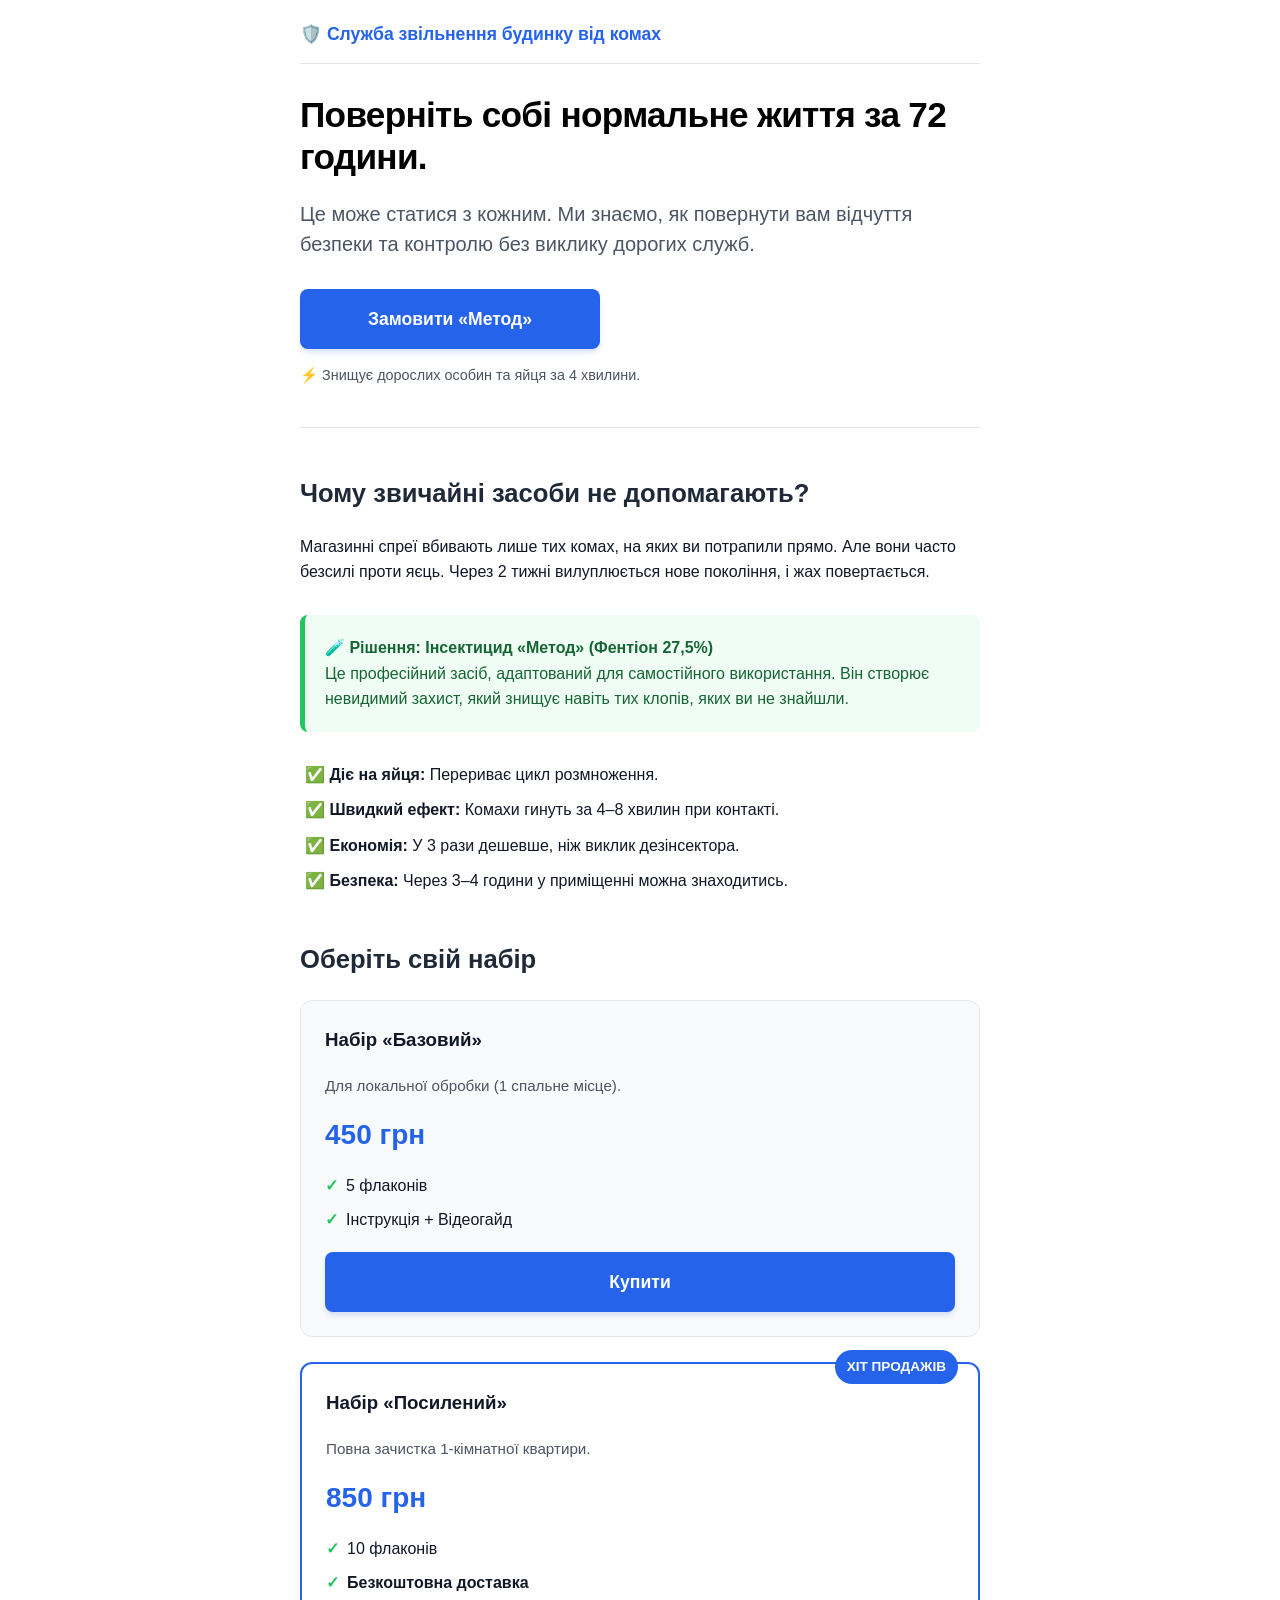
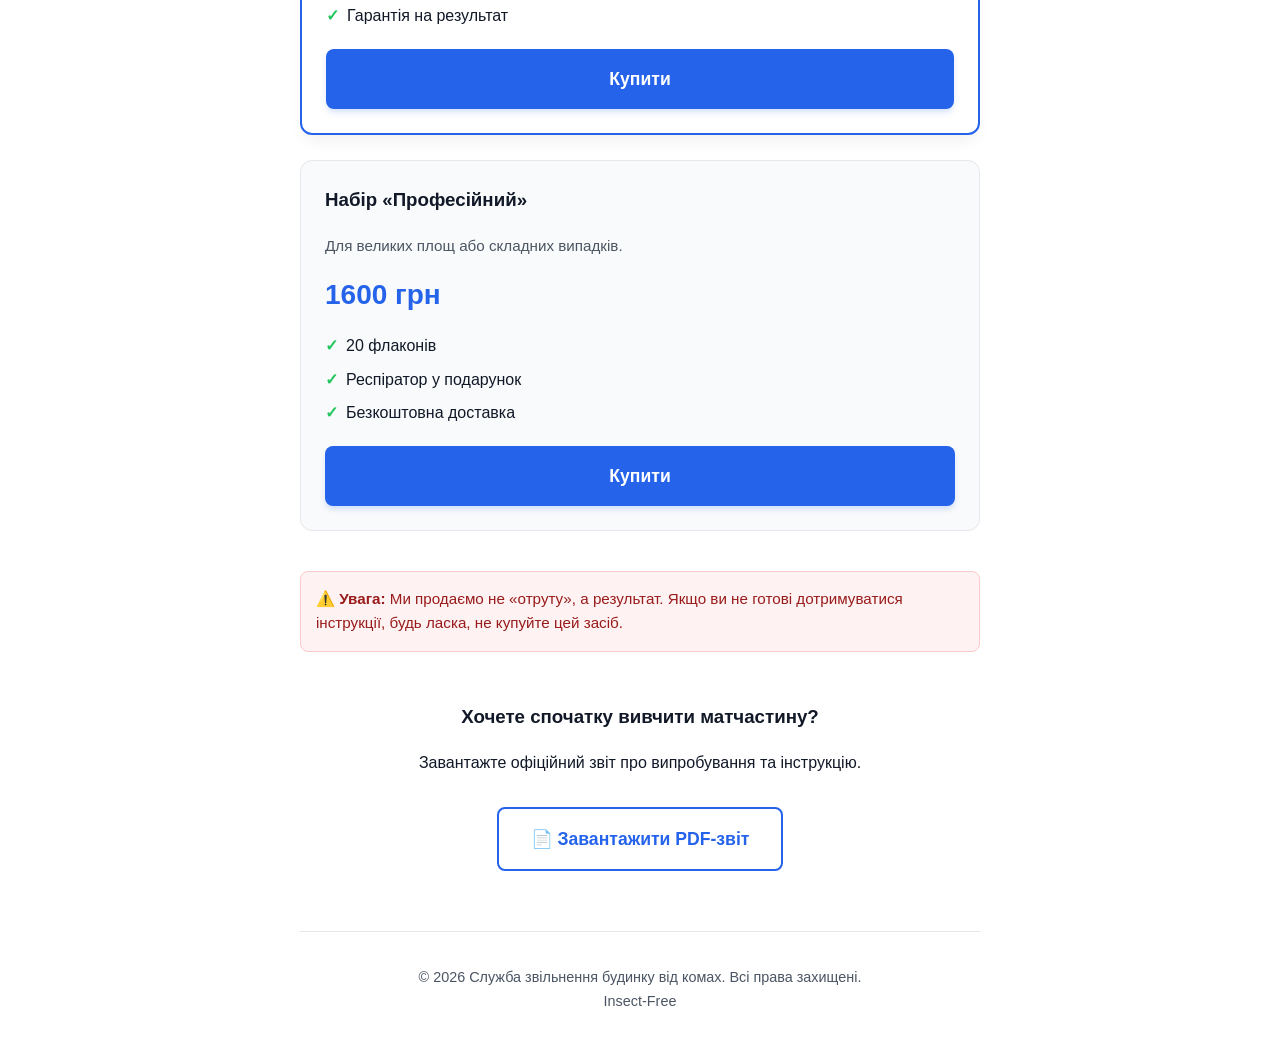
==== start.html @ 1e0a213f "Update start.html" ====
<!DOCTYPE html>
<html lang="uk">
<head>
<script async src="https://www.googletagmanager.com/gtag/js?id=G-M4W7FHP5VQ"></script>
<script>
window.dataLayer = window.dataLayer || [];
function gtag(){dataLayer.push(arguments);}
gtag('js', new Date());
gtag('config', 'G-M4W7FHP5VQ');
</script>
<meta charset="UTF-8"><meta name="viewport" content="width=device-width, initial-scale=1.0">
<title>Служба звільнення будинку від комах | Засіб Метод</title>
<meta name="description" content="Поверніть нормальне життя за 72 години. Засіб Метод (Фентіон) від клопів. Знищує яйця. Професійний захист дому.">
<style>:root{--primary:#2563eb;--primary-dark:#1d4ed8;--text:#111827;--text-secondary:#4b5563;--bg:#ffffff;--light-bg:#f9fafb;--alert-bg:#fef2f2;--alert-text:#991b1b;--success-bg:#f0fdf4;--success-border:#22c55e;--success-text:#166534}body{font-family:-apple-system,BlinkMacSystemFont,"Segoe UI",Roboto,Helvetica,Arial,sans-serif;line-height:1.6;color:var(--text);margin:0;padding:0;background-color:var(--bg)}.container{max-width:680px;margin-left:auto;margin-right:auto;padding:20px}header{border-bottom:1px solid #e5e7eb;padding-bottom:15px;margin-bottom:30px;display:flex;justify-content:space-between;align-items:center}.brand{font-weight:bold;font-size:1.1em;color:var(--primary);text-decoration:none}.contact{font-size:0.95em;text-decoration:none;color:var(--text);font-weight:500}.contact:hover{color:var(--primary)}h1{font-size:2.2em;line-height:1.2;margin-bottom:15px;letter-spacing:-0.02em;color:#000}h2{font-size:1.6em;margin-top:45px;margin-bottom:20px;color:#1f2937}h3{margin-top:0;color:#111827}.hero{margin-bottom:40px}.subhead{font-size:1.25em;color:var(--text-secondary);margin-bottom:30px;line-height:1.5}.btn{display:inline-block;background-color:var(--primary);color:white;padding:16px 32px;border-radius:8px;text-decoration:none;font-weight:bold;font-size:1.1em;text-align:center;width:100%;box-sizing:border-box;transition:background-color 0.2s ease,transform 0.1s;border:none;cursor:pointer;box-shadow:0 4px 6px -1px rgba(37,99,235,0.2)}.btn:hover{background-color:var(--primary-dark)}.btn:active{transform:translateY(1px)}.btn-outline{background:transparent;border:2px solid var(--primary);color:var(--primary);margin-top:15px;box-shadow:none}.btn-outline:hover{background-color:#eff6ff}.offer-grid{display:grid;gap:25px}.card{border:1px solid #e5e7eb;border-radius:12px;padding:24px;background:var(--light-bg);transition:transform 0.2s}.card.featured{border:2px solid var(--primary);background:#ffffff;position:relative;box-shadow:0 10px 15px -3px rgba(0,0,0,0.05)}.tag{background:var(--primary);color:white;padding:6px 12px;border-radius:20px;font-size:0.85em;font-weight:bold;text-transform:uppercase;position:absolute;top:-14px;right:20px}.price{font-size:1.75em;font-weight:800;color:var(--primary);margin:15px 0}.card ul{padding-left:0;margin:0 0 20px 0;font-size:1em;list-style:none}.card li{margin-bottom:8px;display:flex;align-items:flex-start}.card li::before{content:"✓";color:var(--success-border);font-weight:bold;margin-right:8px}.trust-block{background:var(--success-bg);padding:20px;border-radius:8px;margin:30px 0;font-size:1em;border-left:5px solid var(--success-border);color:var(--success-text)}.warning-block{background:var(--alert-bg);padding:15px;border-radius:8px;font-size:0.95em;margin-top:40px;color:var(--alert-text);border:1px solid #fecaca}.list-check li{margin-bottom:10px;padding-left:5px}footer{margin-top:60px;padding-top:20px;border-top:1px solid #e5e7eb;font-size:0.9em;color:var(--text-secondary);text-align:center}@media(min-width:600px){.btn{width:auto;min-width:200px}.hero .btn{width:100%;max-width:300px}}</style>
</head>
<body><div class="container"><header><div class="brand">🛡️ Служба звільнення будинку від комах</div><a href="tel:+380965163393" class="contact" aria-label="Зателефонувати нам"><!--📞 +38 (096) 516-33-93--></a></header><main><div class="hero"><h1>Поверніть собі нормальне життя за 72 години.</h1><p class="subhead">Це може статися з кожним. Ми знаємо, як повернути вам відчуття безпеки та контролю без виклику дорогих служб.</p><a href="#order" class="btn">Замовити «Метод»</a><p style="font-size:0.9em;color:var(--text-secondary);margin-top:15px">⚡ Знищує дорослих особин та яйця за 4 хвилини.</p></div><hr style="border:0;border-top:1px solid #e5e7eb"><h2>Чому звичайні засоби не допомагають?</h2><p>Магазинні спреї вбивають лише тих комах, на яких ви потрапили прямо. Але вони часто безсилі проти яєць. Через 2 тижні вилуплюється нове покоління, і жах повертається.</p><div class="trust-block"><strong>🧪 Рішення: Інсектицид «Метод» (Фентіон 27,5%)</strong><br>Це професійний засіб, адаптований для самостійного використання. Він створює невидимий захист, який знищує навіть тих клопів, яких ви не знайшли.</div><ul class="list-check" style="list-style:none;padding:0"><li>✅ <strong>Діє на яйця:</strong> Перериває цикл розмноження.</li><li>✅ <strong>Швидкий ефект:</strong> Комахи гинуть за 4–8 хвилин при контакті.</li><li>✅ <strong>Економія:</strong> У 3 рази дешевше, ніж виклик дезінсектора.</li><li>✅ <strong>Безпека:</strong> Через 3–4 години у приміщенні можна знаходитись.</li></ul><h2 id="order">Оберіть свій набір</h2><div class="offer-grid"><div class="card"><h3>Набір «Базовий»</h3><p style="font-size:0.95em;color:var(--text-secondary)">Для локальної обробки (1 спальне місце).</p><div class="price">450 грн</div><ul><li>5 флаконів</li><li>Інструкція + Відеогайд</li></ul><a href="https://t.me/insectfreehouseua_bot?start=basic" class="btn" style="width:100%" aria-label="Купити набір Базовий">Купити</a></div><div class="card featured"><span class="tag">Хіт продажів</span><h3>Набір «Посилений»</h3><p style="font-size:0.95em;color:var(--text-secondary)">Повна зачистка 1-кімнатної квартири.</p><div class="price">850 грн</div><ul><li>10 флаконів</li><li><strong>Безкоштовна доставка</strong></li><li>Гарантія на результат</li></ul><a href="https://t.me/insectfreehouseua_bot?start=reinforced" class="btn" style="width:100%" aria-label="Купити набір Посилений">Купити</a></div><div class="card"><h3>Набір «Професійний»</h3><p style="font-size:0.95em;color:var(--text-secondary)">Для великих площ або складних випадків.</p><div class="price">1600 грн</div><ul><li>20 флаконів</li><li>Респіратор у подарунок</li><li>Безкоштовна доставка</li></ul><a href="https://t.me/insectfreehouseua_bot?start=pro" class="btn" style="width:100%" aria-label="Купити набір Професійний">Купити</a></div></div><div class="warning-block">⚠️ <strong>Увага:</strong> Ми продаємо не «отруту», а результат. Якщо ви не готові дотримуватися інструкції, будь ласка, не купуйте цей засіб.</div><div style="text-align:center;margin-top:50px"><h3>Хочете спочатку вивчити матчастину?</h3><p>Завантажте офіційний звіт про випробування та інструкцію.</p><a href="Report_Method_against_bedbugs.pdf" target="_blank" class="btn btn-outline" aria-label="Завантажити звіт у форматі PDF">📄 Завантажити PDF-звіт</a></div></main><footer><p>&copy; 2026 Служба звільнення будинку від комах. Всі права захищені.<br>Insect-Free</p></footer></div></body></html>
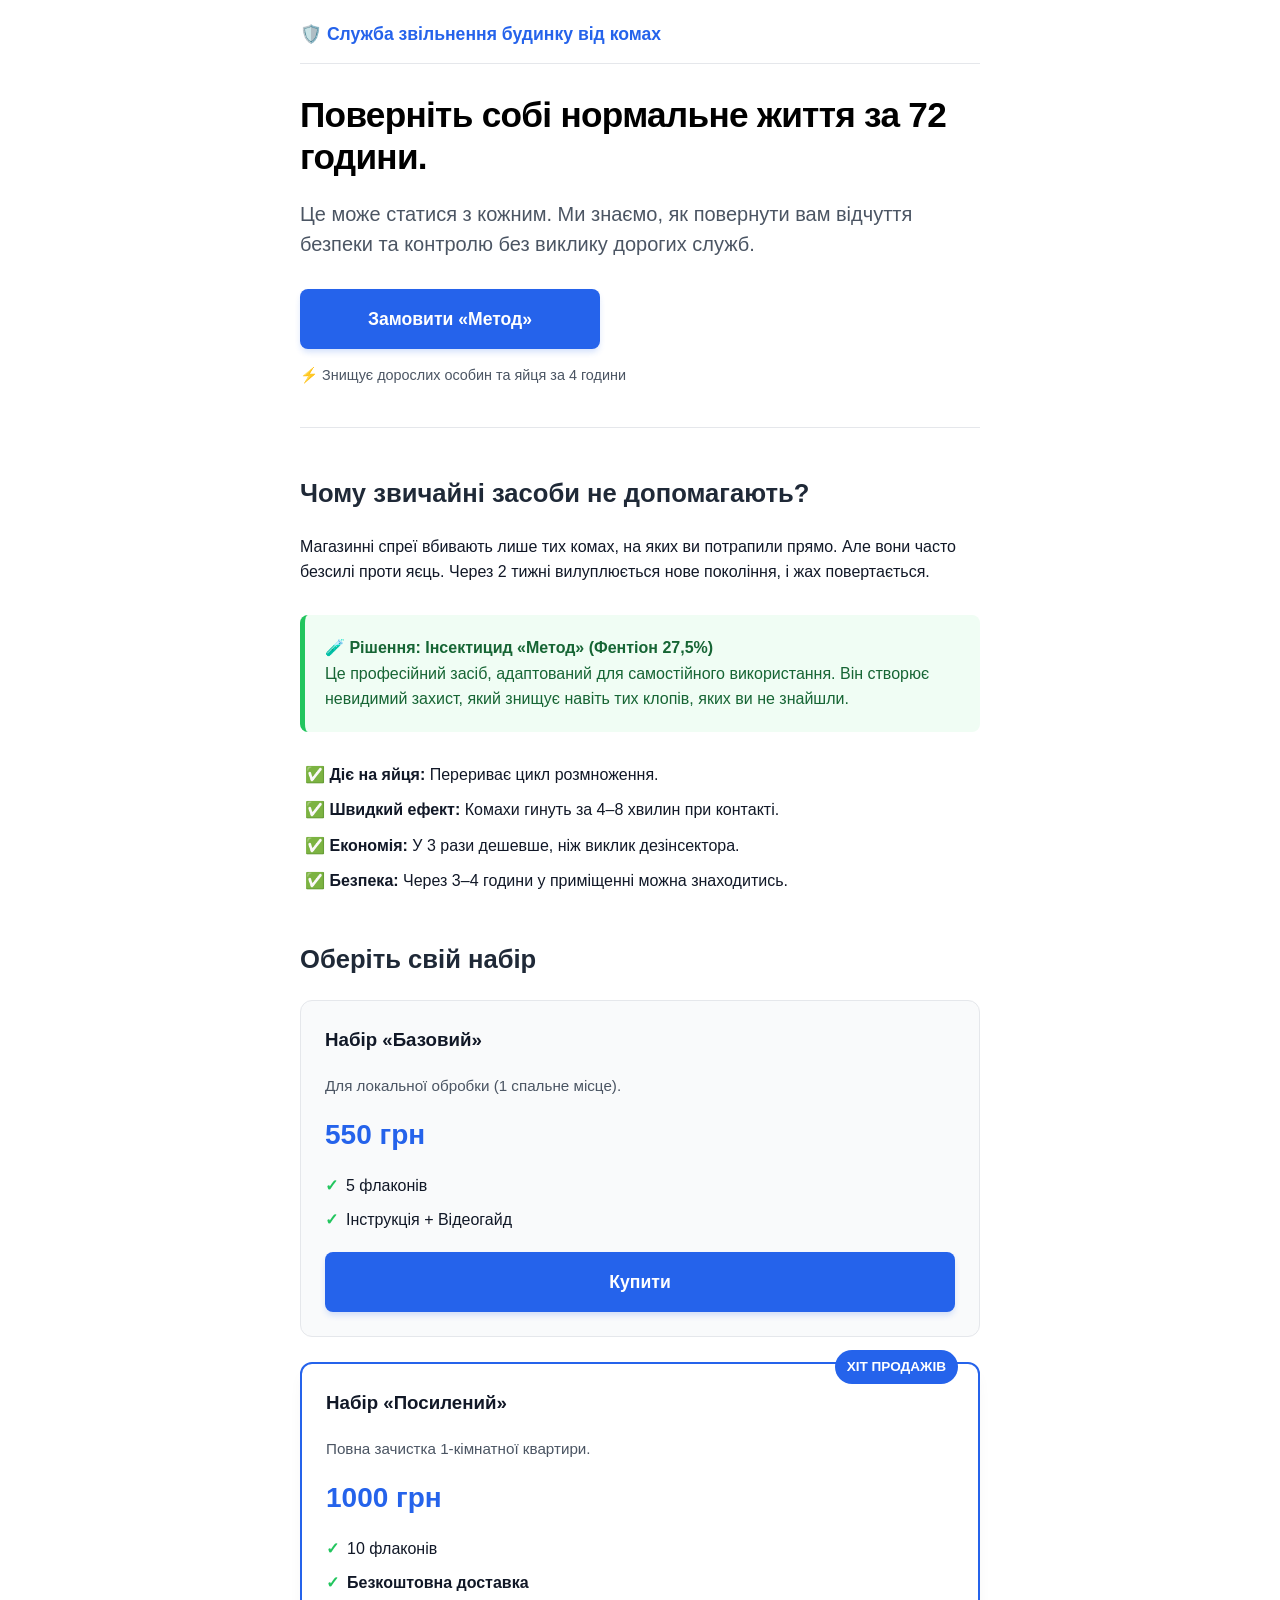
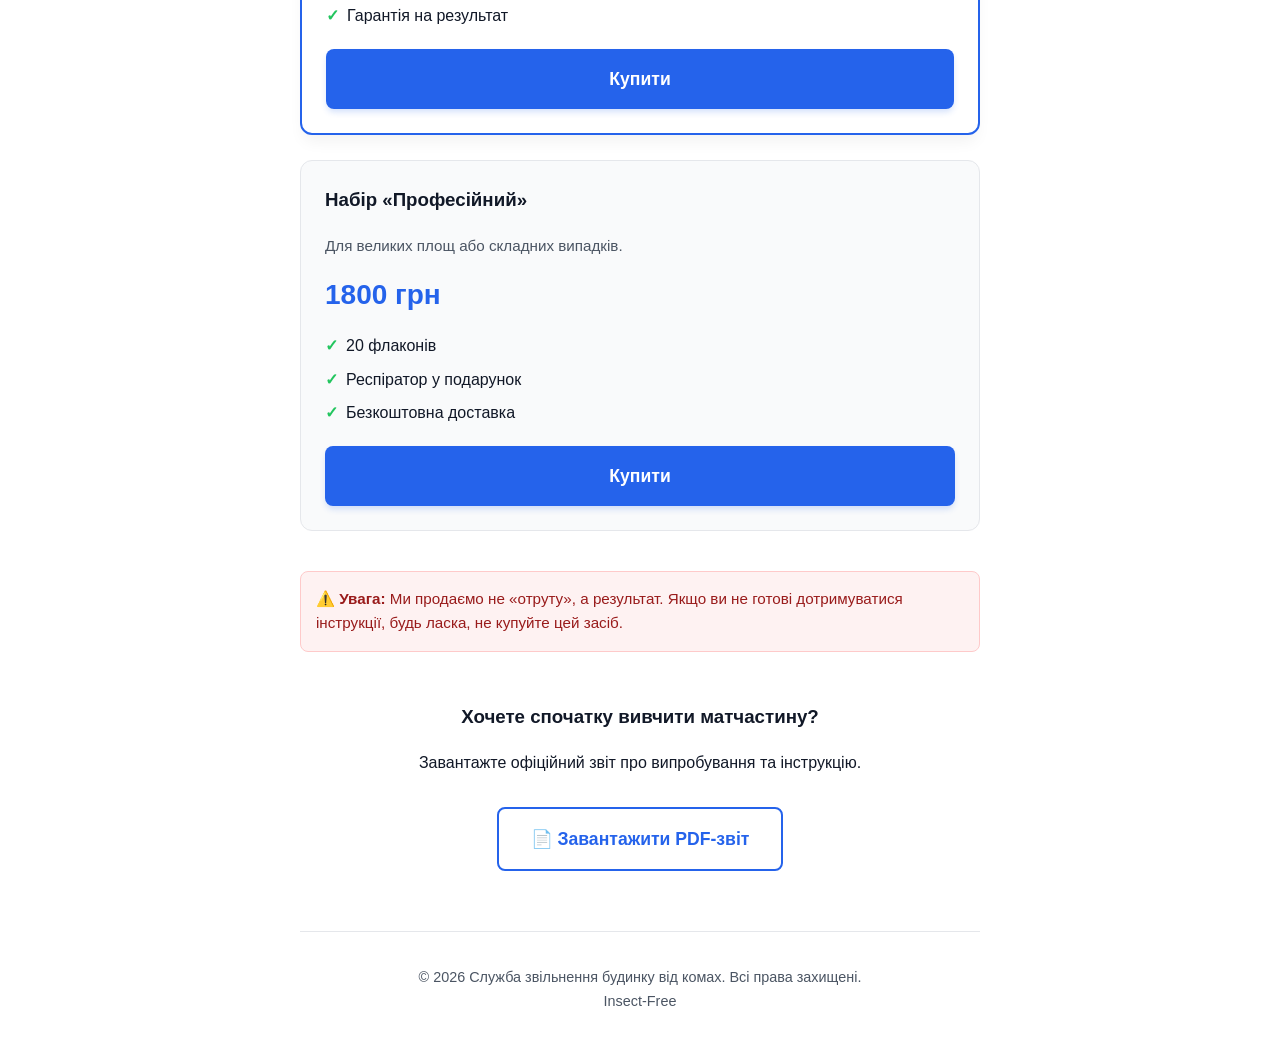
==== commit a11384e7: "Update start.html price" ====
--- a/start.html
+++ b/start.html
@@ -12,5 +12,6 @@
 <title>Служба звільнення будинку від комах | Засіб Метод</title>
 <meta name="description" content="Поверніть нормальне життя за 72 години. Засіб Метод (Фентіон) від клопів. Знищує яйця. Професійний захист дому.">
 <style>:root{--primary:#2563eb;--primary-dark:#1d4ed8;--text:#111827;--text-secondary:#4b5563;--bg:#ffffff;--light-bg:#f9fafb;--alert-bg:#fef2f2;--alert-text:#991b1b;--success-bg:#f0fdf4;--success-border:#22c55e;--success-text:#166534}body{font-family:-apple-system,BlinkMacSystemFont,"Segoe UI",Roboto,Helvetica,Arial,sans-serif;line-height:1.6;color:var(--text);margin:0;padding:0;background-color:var(--bg)}.container{max-width:680px;margin-left:auto;margin-right:auto;padding:20px}header{border-bottom:1px solid #e5e7eb;padding-bottom:15px;margin-bottom:30px;display:flex;justify-content:space-between;align-items:center}.brand{font-weight:bold;font-size:1.1em;color:var(--primary);text-decoration:none}.contact{font-size:0.95em;text-decoration:none;color:var(--text);font-weight:500}.contact:hover{color:var(--primary)}h1{font-size:2.2em;line-height:1.2;margin-bottom:15px;letter-spacing:-0.02em;color:#000}h2{font-size:1.6em;margin-top:45px;margin-bottom:20px;color:#1f2937}h3{margin-top:0;color:#111827}.hero{margin-bottom:40px}.subhead{font-size:1.25em;color:var(--text-secondary);margin-bottom:30px;line-height:1.5}.btn{display:inline-block;background-color:var(--primary);color:white;padding:16px 32px;border-radius:8px;text-decoration:none;font-weight:bold;font-size:1.1em;text-align:center;width:100%;box-sizing:border-box;transition:background-color 0.2s ease,transform 0.1s;border:none;cursor:pointer;box-shadow:0 4px 6px -1px rgba(37,99,235,0.2)}.btn:hover{background-color:var(--primary-dark)}.btn:active{transform:translateY(1px)}.btn-outline{background:transparent;border:2px solid var(--primary);color:var(--primary);margin-top:15px;box-shadow:none}.btn-outline:hover{background-color:#eff6ff}.offer-grid{display:grid;gap:25px}.card{border:1px solid #e5e7eb;border-radius:12px;padding:24px;background:var(--light-bg);transition:transform 0.2s}.card.featured{border:2px solid var(--primary);background:#ffffff;position:relative;box-shadow:0 10px 15px -3px rgba(0,0,0,0.05)}.tag{background:var(--primary);color:white;padding:6px 12px;border-radius:20px;font-size:0.85em;font-weight:bold;text-transform:uppercase;position:absolute;top:-14px;right:20px}.price{font-size:1.75em;font-weight:800;color:var(--primary);margin:15px 0}.card ul{padding-left:0;margin:0 0 20px 0;font-size:1em;list-style:none}.card li{margin-bottom:8px;display:flex;align-items:flex-start}.card li::before{content:"✓";color:var(--success-border);font-weight:bold;margin-right:8px}.trust-block{background:var(--success-bg);padding:20px;border-radius:8px;margin:30px 0;font-size:1em;border-left:5px solid var(--success-border);color:var(--success-text)}.warning-block{background:var(--alert-bg);padding:15px;border-radius:8px;font-size:0.95em;margin-top:40px;color:var(--alert-text);border:1px solid #fecaca}.list-check li{margin-bottom:10px;padding-left:5px}footer{margin-top:60px;padding-top:20px;border-top:1px solid #e5e7eb;font-size:0.9em;color:var(--text-secondary);text-align:center}@media(min-width:600px){.btn{width:auto;min-width:200px}.hero .btn{width:100%;max-width:300px}}</style>
+<link rel="icon" type="image/png" href="favicon.png">
 </head>
-<body><div class="container"><header><div class="brand">🛡️ Служба звільнення будинку від комах</div><a href="tel:+380965163393" class="contact" aria-label="Зателефонувати нам"><!--📞 +38 (096) 516-33-93--></a></header><main><div class="hero"><h1>Поверніть собі нормальне життя за 72 години.</h1><p class="subhead">Це може статися з кожним. Ми знаємо, як повернути вам відчуття безпеки та контролю без виклику дорогих служб.</p><a href="#order" class="btn">Замовити «Метод»</a><p style="font-size:0.9em;color:var(--text-secondary);margin-top:15px">⚡ Знищує дорослих особин та яйця за 4 хвилини.</p></div><hr style="border:0;border-top:1px solid #e5e7eb"><h2>Чому звичайні засоби не допомагають?</h2><p>Магазинні спреї вбивають лише тих комах, на яких ви потрапили прямо. Але вони часто безсилі проти яєць. Через 2 тижні вилуплюється нове покоління, і жах повертається.</p><div class="trust-block"><strong>🧪 Рішення: Інсектицид «Метод» (Фентіон 27,5%)</strong><br>Це професійний засіб, адаптований для самостійного використання. Він створює невидимий захист, який знищує навіть тих клопів, яких ви не знайшли.</div><ul class="list-check" style="list-style:none;padding:0"><li>✅ <strong>Діє на яйця:</strong> Перериває цикл розмноження.</li><li>✅ <strong>Швидкий ефект:</strong> Комахи гинуть за 4–8 хвилин при контакті.</li><li>✅ <strong>Економія:</strong> У 3 рази дешевше, ніж виклик дезінсектора.</li><li>✅ <strong>Безпека:</strong> Через 3–4 години у приміщенні можна знаходитись.</li></ul><h2 id="order">Оберіть свій набір</h2><div class="offer-grid"><div class="card"><h3>Набір «Базовий»</h3><p style="font-size:0.95em;color:var(--text-secondary)">Для локальної обробки (1 спальне місце).</p><div class="price">450 грн</div><ul><li>5 флаконів</li><li>Інструкція + Відеогайд</li></ul><a href="https://t.me/insectfreehouseua_bot?start=basic" class="btn" style="width:100%" aria-label="Купити набір Базовий">Купити</a></div><div class="card featured"><span class="tag">Хіт продажів</span><h3>Набір «Посилений»</h3><p style="font-size:0.95em;color:var(--text-secondary)">Повна зачистка 1-кімнатної квартири.</p><div class="price">850 грн</div><ul><li>10 флаконів</li><li><strong>Безкоштовна доставка</strong></li><li>Гарантія на результат</li></ul><a href="https://t.me/insectfreehouseua_bot?start=reinforced" class="btn" style="width:100%" aria-label="Купити набір Посилений">Купити</a></div><div class="card"><h3>Набір «Професійний»</h3><p style="font-size:0.95em;color:var(--text-secondary)">Для великих площ або складних випадків.</p><div class="price">1600 грн</div><ul><li>20 флаконів</li><li>Респіратор у подарунок</li><li>Безкоштовна доставка</li></ul><a href="https://t.me/insectfreehouseua_bot?start=pro" class="btn" style="width:100%" aria-label="Купити набір Професійний">Купити</a></div></div><div class="warning-block">⚠️ <strong>Увага:</strong> Ми продаємо не «отруту», а результат. Якщо ви не готові дотримуватися інструкції, будь ласка, не купуйте цей засіб.</div><div style="text-align:center;margin-top:50px"><h3>Хочете спочатку вивчити матчастину?</h3><p>Завантажте офіційний звіт про випробування та інструкцію.</p><a href="Report_Method_against_bedbugs.pdf" target="_blank" class="btn btn-outline" aria-label="Завантажити звіт у форматі PDF">📄 Завантажити PDF-звіт</a></div></main><footer><p>&copy; 2026 Служба звільнення будинку від комах. Всі права захищені.<br>Insect-Free</p></footer></div></body></html>
+<body><div class="container"><header><div class="brand">🛡️ Служба звільнення будинку від комах</div><a href="tel:+380965163393" class="contact" aria-label="Зателефонувати нам"><!--📞 +38 (096) 516-33-93--></a></header><main><div class="hero"><h1>Поверніть собі нормальне життя за 72 години.</h1><p class="subhead">Це може статися з кожним. Ми знаємо, як повернути вам відчуття безпеки та контролю без виклику дорогих служб.</p><a href="#order" class="btn">Замовити «Метод»</a><p style="font-size:0.9em;color:var(--text-secondary);margin-top:15px">⚡ Знищує дорослих особин та яйця за 4 години</p></div><hr style="border:0;border-top:1px solid #e5e7eb"><h2>Чому звичайні засоби не допомагають?</h2><p>Магазинні спреї вбивають лише тих комах, на яких ви потрапили прямо. Але вони часто безсилі проти яєць. Через 2 тижні вилуплюється нове покоління, і жах повертається.</p><div class="trust-block"><strong>🧪 Рішення: Інсектицид «Метод» (Фентіон 27,5%)</strong><br>Це професійний засіб, адаптований для самостійного використання. Він створює невидимий захист, який знищує навіть тих клопів, яких ви не знайшли.</div><ul class="list-check" style="list-style:none;padding:0"><li>✅ <strong>Діє на яйця:</strong> Перериває цикл розмноження.</li><li>✅ <strong>Швидкий ефект:</strong> Комахи гинуть за 4–8 хвилин при контакті.</li><li>✅ <strong>Економія:</strong> У 3 рази дешевше, ніж виклик дезінсектора.</li><li>✅ <strong>Безпека:</strong> Через 3–4 години у приміщенні можна знаходитись.</li></ul><h2 id="order">Оберіть свій набір</h2><div class="offer-grid"><div class="card"><h3>Набір «Базовий»</h3><p style="font-size:0.95em;color:var(--text-secondary)">Для локальної обробки (1 спальне місце).</p><div class="price">550 грн</div><ul><li>5 флаконів</li><li>Інструкція + Відеогайд</li></ul><a href="https://t.me/insectfreehouseua_bot?start=basic" class="btn" style="width:100%" aria-label="Купити набір Базовий">Купити</a></div><div class="card featured"><span class="tag">Хіт продажів</span><h3>Набір «Посилений»</h3><p style="font-size:0.95em;color:var(--text-secondary)">Повна зачистка 1-кімнатної квартири.</p><div class="price">1000 грн</div><ul><li>10 флаконів</li><li><strong>Безкоштовна доставка</strong></li><li>Гарантія на результат</li></ul><a href="https://t.me/insectfreehouseua_bot?start=reinforced" class="btn" style="width:100%" aria-label="Купити набір Посилений">Купити</a></div><div class="card"><h3>Набір «Професійний»</h3><p style="font-size:0.95em;color:var(--text-secondary)">Для великих площ або складних випадків.</p><div class="price">1800 грн</div><ul><li>20 флаконів</li><li>Респіратор у подарунок</li><li>Безкоштовна доставка</li></ul><a href="https://t.me/insectfreehouseua_bot?start=pro" class="btn" style="width:100%" aria-label="Купити набір Професійний">Купити</a></div></div><div class="warning-block">⚠️ <strong>Увага:</strong> Ми продаємо не «отруту», а результат. Якщо ви не готові дотримуватися інструкції, будь ласка, не купуйте цей засіб.</div><div style="text-align:center;margin-top:50px"><h3>Хочете спочатку вивчити матчастину?</h3><p>Завантажте офіційний звіт про випробування та інструкцію.</p><a href="Report_Method_against_bedbugs.pdf" target="_blank" class="btn btn-outline" aria-label="Завантажити звіт у форматі PDF">📄 Завантажити PDF-звіт</a></div></main><footer><p>&copy; 2026 Служба звільнення будинку від комах. Всі права захищені.<br>Insect-Free</p></footer></div></body></html>
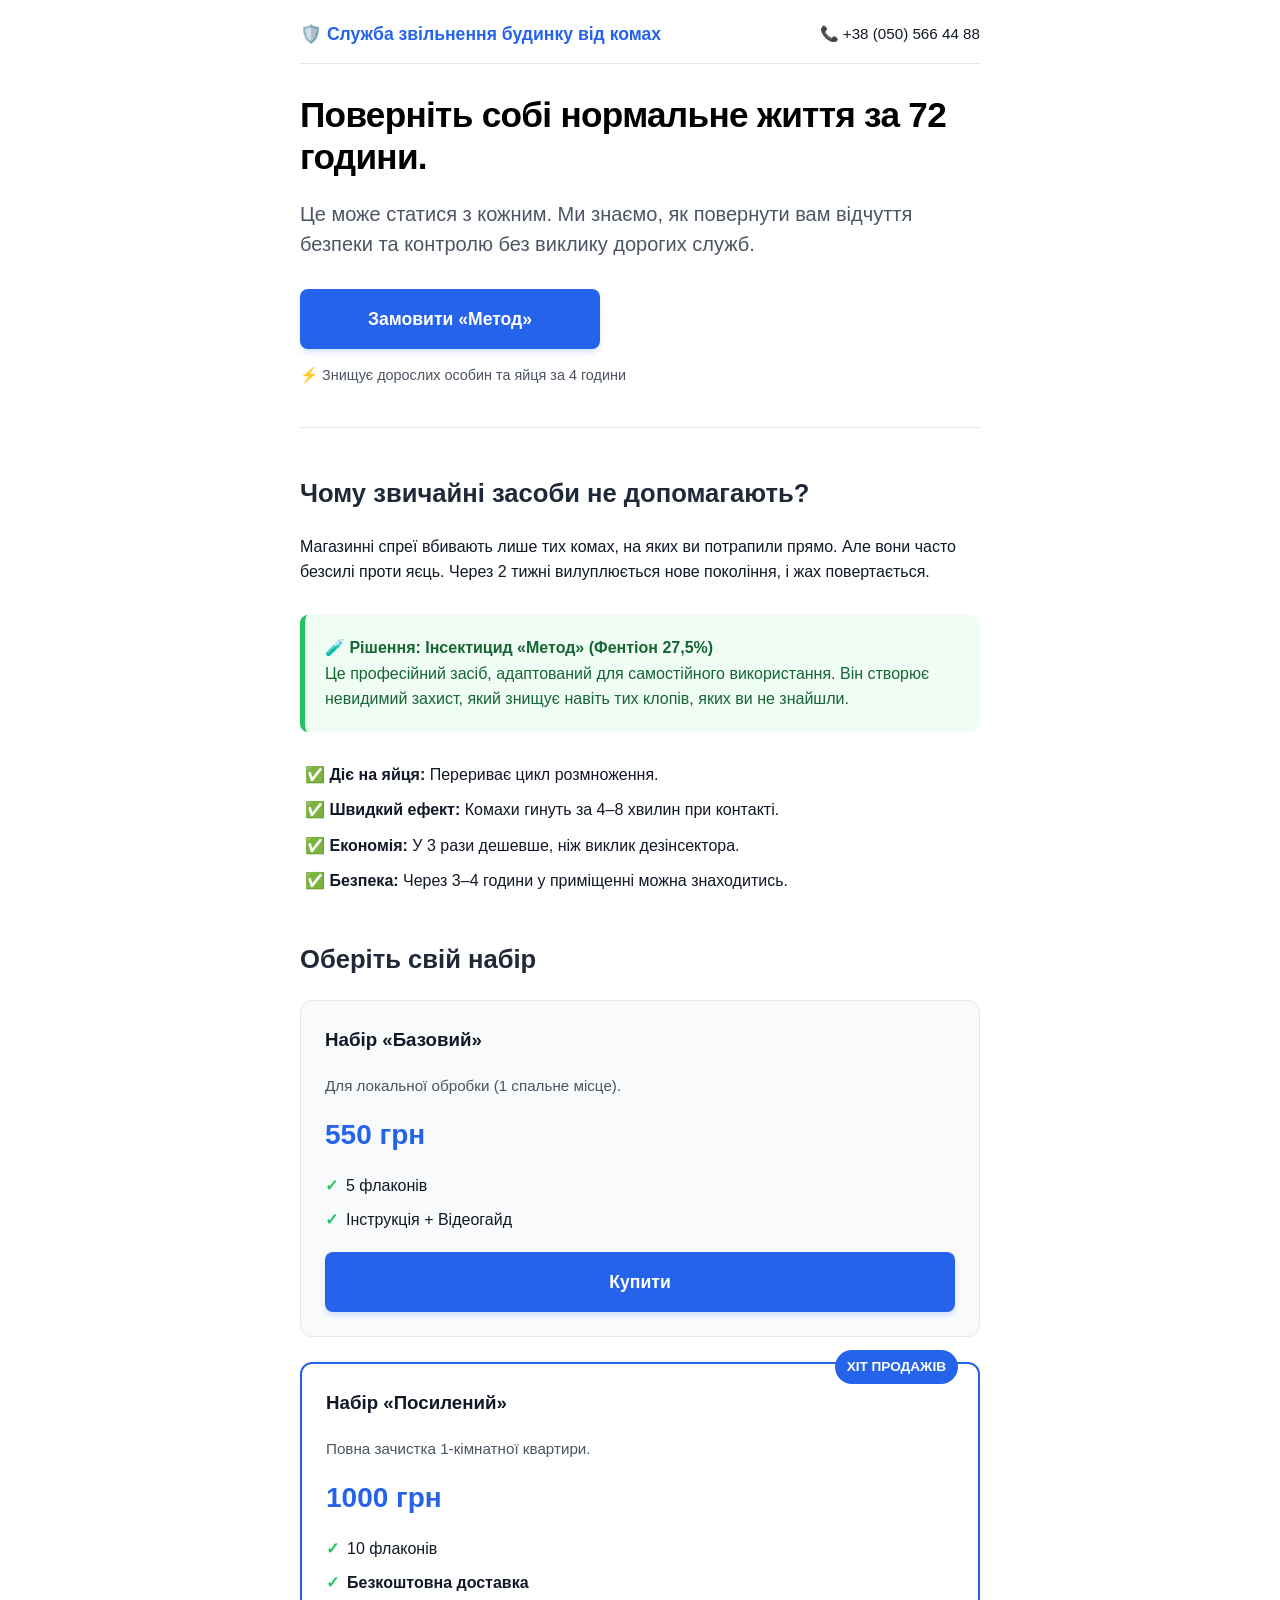
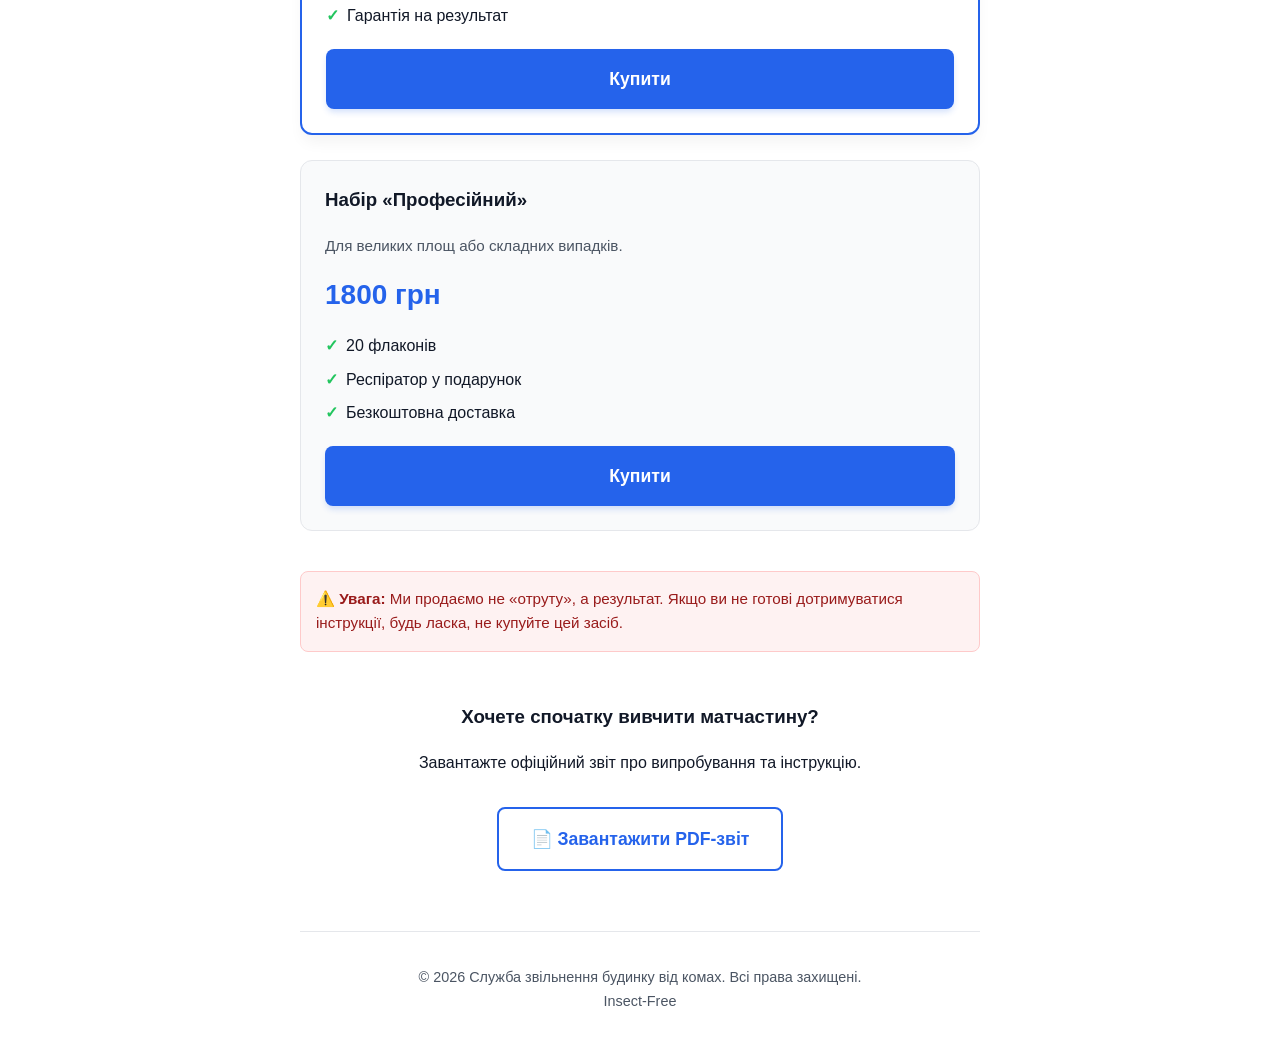
==== commit b13f812d: "Update start.html +3800505664488" ====
--- a/start.html
+++ b/start.html
@@ -14,4 +14,4 @@
 <style>:root{--primary:#2563eb;--primary-dark:#1d4ed8;--text:#111827;--text-secondary:#4b5563;--bg:#ffffff;--light-bg:#f9fafb;--alert-bg:#fef2f2;--alert-text:#991b1b;--success-bg:#f0fdf4;--success-border:#22c55e;--success-text:#166534}body{font-family:-apple-system,BlinkMacSystemFont,"Segoe UI",Roboto,Helvetica,Arial,sans-serif;line-height:1.6;color:var(--text);margin:0;padding:0;background-color:var(--bg)}.container{max-width:680px;margin-left:auto;margin-right:auto;padding:20px}header{border-bottom:1px solid #e5e7eb;padding-bottom:15px;margin-bottom:30px;display:flex;justify-content:space-between;align-items:center}.brand{font-weight:bold;font-size:1.1em;color:var(--primary);text-decoration:none}.contact{font-size:0.95em;text-decoration:none;color:var(--text);font-weight:500}.contact:hover{color:var(--primary)}h1{font-size:2.2em;line-height:1.2;margin-bottom:15px;letter-spacing:-0.02em;color:#000}h2{font-size:1.6em;margin-top:45px;margin-bottom:20px;color:#1f2937}h3{margin-top:0;color:#111827}.hero{margin-bottom:40px}.subhead{font-size:1.25em;color:var(--text-secondary);margin-bottom:30px;line-height:1.5}.btn{display:inline-block;background-color:var(--primary);color:white;padding:16px 32px;border-radius:8px;text-decoration:none;font-weight:bold;font-size:1.1em;text-align:center;width:100%;box-sizing:border-box;transition:background-color 0.2s ease,transform 0.1s;border:none;cursor:pointer;box-shadow:0 4px 6px -1px rgba(37,99,235,0.2)}.btn:hover{background-color:var(--primary-dark)}.btn:active{transform:translateY(1px)}.btn-outline{background:transparent;border:2px solid var(--primary);color:var(--primary);margin-top:15px;box-shadow:none}.btn-outline:hover{background-color:#eff6ff}.offer-grid{display:grid;gap:25px}.card{border:1px solid #e5e7eb;border-radius:12px;padding:24px;background:var(--light-bg);transition:transform 0.2s}.card.featured{border:2px solid var(--primary);background:#ffffff;position:relative;box-shadow:0 10px 15px -3px rgba(0,0,0,0.05)}.tag{background:var(--primary);color:white;padding:6px 12px;border-radius:20px;font-size:0.85em;font-weight:bold;text-transform:uppercase;position:absolute;top:-14px;right:20px}.price{font-size:1.75em;font-weight:800;color:var(--primary);margin:15px 0}.card ul{padding-left:0;margin:0 0 20px 0;font-size:1em;list-style:none}.card li{margin-bottom:8px;display:flex;align-items:flex-start}.card li::before{content:"✓";color:var(--success-border);font-weight:bold;margin-right:8px}.trust-block{background:var(--success-bg);padding:20px;border-radius:8px;margin:30px 0;font-size:1em;border-left:5px solid var(--success-border);color:var(--success-text)}.warning-block{background:var(--alert-bg);padding:15px;border-radius:8px;font-size:0.95em;margin-top:40px;color:var(--alert-text);border:1px solid #fecaca}.list-check li{margin-bottom:10px;padding-left:5px}footer{margin-top:60px;padding-top:20px;border-top:1px solid #e5e7eb;font-size:0.9em;color:var(--text-secondary);text-align:center}@media(min-width:600px){.btn{width:auto;min-width:200px}.hero .btn{width:100%;max-width:300px}}</style>
 <link rel="icon" type="image/png" href="favicon.png">
 </head>
-<body><div class="container"><header><div class="brand">🛡️ Служба звільнення будинку від комах</div><a href="tel:+380965163393" class="contact" aria-label="Зателефонувати нам"><!--📞 +38 (096) 516-33-93--></a></header><main><div class="hero"><h1>Поверніть собі нормальне життя за 72 години.</h1><p class="subhead">Це може статися з кожним. Ми знаємо, як повернути вам відчуття безпеки та контролю без виклику дорогих служб.</p><a href="#order" class="btn">Замовити «Метод»</a><p style="font-size:0.9em;color:var(--text-secondary);margin-top:15px">⚡ Знищує дорослих особин та яйця за 4 години</p></div><hr style="border:0;border-top:1px solid #e5e7eb"><h2>Чому звичайні засоби не допомагають?</h2><p>Магазинні спреї вбивають лише тих комах, на яких ви потрапили прямо. Але вони часто безсилі проти яєць. Через 2 тижні вилуплюється нове покоління, і жах повертається.</p><div class="trust-block"><strong>🧪 Рішення: Інсектицид «Метод» (Фентіон 27,5%)</strong><br>Це професійний засіб, адаптований для самостійного використання. Він створює невидимий захист, який знищує навіть тих клопів, яких ви не знайшли.</div><ul class="list-check" style="list-style:none;padding:0"><li>✅ <strong>Діє на яйця:</strong> Перериває цикл розмноження.</li><li>✅ <strong>Швидкий ефект:</strong> Комахи гинуть за 4–8 хвилин при контакті.</li><li>✅ <strong>Економія:</strong> У 3 рази дешевше, ніж виклик дезінсектора.</li><li>✅ <strong>Безпека:</strong> Через 3–4 години у приміщенні можна знаходитись.</li></ul><h2 id="order">Оберіть свій набір</h2><div class="offer-grid"><div class="card"><h3>Набір «Базовий»</h3><p style="font-size:0.95em;color:var(--text-secondary)">Для локальної обробки (1 спальне місце).</p><div class="price">550 грн</div><ul><li>5 флаконів</li><li>Інструкція + Відеогайд</li></ul><a href="https://t.me/insectfreehouseua_bot?start=basic" class="btn" style="width:100%" aria-label="Купити набір Базовий">Купити</a></div><div class="card featured"><span class="tag">Хіт продажів</span><h3>Набір «Посилений»</h3><p style="font-size:0.95em;color:var(--text-secondary)">Повна зачистка 1-кімнатної квартири.</p><div class="price">1000 грн</div><ul><li>10 флаконів</li><li><strong>Безкоштовна доставка</strong></li><li>Гарантія на результат</li></ul><a href="https://t.me/insectfreehouseua_bot?start=reinforced" class="btn" style="width:100%" aria-label="Купити набір Посилений">Купити</a></div><div class="card"><h3>Набір «Професійний»</h3><p style="font-size:0.95em;color:var(--text-secondary)">Для великих площ або складних випадків.</p><div class="price">1800 грн</div><ul><li>20 флаконів</li><li>Респіратор у подарунок</li><li>Безкоштовна доставка</li></ul><a href="https://t.me/insectfreehouseua_bot?start=pro" class="btn" style="width:100%" aria-label="Купити набір Професійний">Купити</a></div></div><div class="warning-block">⚠️ <strong>Увага:</strong> Ми продаємо не «отруту», а результат. Якщо ви не готові дотримуватися інструкції, будь ласка, не купуйте цей засіб.</div><div style="text-align:center;margin-top:50px"><h3>Хочете спочатку вивчити матчастину?</h3><p>Завантажте офіційний звіт про випробування та інструкцію.</p><a href="Report_Method_against_bedbugs.pdf" target="_blank" class="btn btn-outline" aria-label="Завантажити звіт у форматі PDF">📄 Завантажити PDF-звіт</a></div></main><footer><p>&copy; 2026 Служба звільнення будинку від комах. Всі права захищені.<br>Insect-Free</p></footer></div></body></html>
+<body><div class="container"><header><div class="brand">🛡️ Служба звільнення будинку від комах</div><a href="tel:+3800505664488" class="contact" aria-label="Зателефонувати нам">📞 +38 (050) 566 44 88</a></header><main><div class="hero"><h1>Поверніть собі нормальне життя за 72 години.</h1><p class="subhead">Це може статися з кожним. Ми знаємо, як повернути вам відчуття безпеки та контролю без виклику дорогих служб.</p><a href="#order" class="btn">Замовити «Метод»</a><p style="font-size:0.9em;color:var(--text-secondary);margin-top:15px">⚡ Знищує дорослих особин та яйця за 4 години</p></div><hr style="border:0;border-top:1px solid #e5e7eb"><h2>Чому звичайні засоби не допомагають?</h2><p>Магазинні спреї вбивають лише тих комах, на яких ви потрапили прямо. Але вони часто безсилі проти яєць. Через 2 тижні вилуплюється нове покоління, і жах повертається.</p><div class="trust-block"><strong>🧪 Рішення: Інсектицид «Метод» (Фентіон 27,5%)</strong><br>Це професійний засіб, адаптований для самостійного використання. Він створює невидимий захист, який знищує навіть тих клопів, яких ви не знайшли.</div><ul class="list-check" style="list-style:none;padding:0"><li>✅ <strong>Діє на яйця:</strong> Перериває цикл розмноження.</li><li>✅ <strong>Швидкий ефект:</strong> Комахи гинуть за 4–8 хвилин при контакті.</li><li>✅ <strong>Економія:</strong> У 3 рази дешевше, ніж виклик дезінсектора.</li><li>✅ <strong>Безпека:</strong> Через 3–4 години у приміщенні можна знаходитись.</li></ul><h2 id="order">Оберіть свій набір</h2><div class="offer-grid"><div class="card"><h3>Набір «Базовий»</h3><p style="font-size:0.95em;color:var(--text-secondary)">Для локальної обробки (1 спальне місце).</p><div class="price">550 грн</div><ul><li>5 флаконів</li><li>Інструкція + Відеогайд</li></ul><a href="https://t.me/insectfreehouseua_bot?start=basic" class="btn" style="width:100%" aria-label="Купити набір Базовий">Купити</a></div><div class="card featured"><span class="tag">Хіт продажів</span><h3>Набір «Посилений»</h3><p style="font-size:0.95em;color:var(--text-secondary)">Повна зачистка 1-кімнатної квартири.</p><div class="price">1000 грн</div><ul><li>10 флаконів</li><li><strong>Безкоштовна доставка</strong></li><li>Гарантія на результат</li></ul><a href="https://t.me/insectfreehouseua_bot?start=reinforced" class="btn" style="width:100%" aria-label="Купити набір Посилений">Купити</a></div><div class="card"><h3>Набір «Професійний»</h3><p style="font-size:0.95em;color:var(--text-secondary)">Для великих площ або складних випадків.</p><div class="price">1800 грн</div><ul><li>20 флаконів</li><li>Респіратор у подарунок</li><li>Безкоштовна доставка</li></ul><a href="https://t.me/insectfreehouseua_bot?start=pro" class="btn" style="width:100%" aria-label="Купити набір Професійний">Купити</a></div></div><div class="warning-block">⚠️ <strong>Увага:</strong> Ми продаємо не «отруту», а результат. Якщо ви не готові дотримуватися інструкції, будь ласка, не купуйте цей засіб.</div><div style="text-align:center;margin-top:50px"><h3>Хочете спочатку вивчити матчастину?</h3><p>Завантажте офіційний звіт про випробування та інструкцію.</p><a href="Report_Method_against_bedbugs.pdf" target="_blank" class="btn btn-outline" aria-label="Завантажити звіт у форматі PDF">📄 Завантажити PDF-звіт</a></div></main><footer><p>&copy; 2026 Служба звільнення будинку від комах. Всі права захищені.<br>Insect-Free</p></footer></div></body></html>
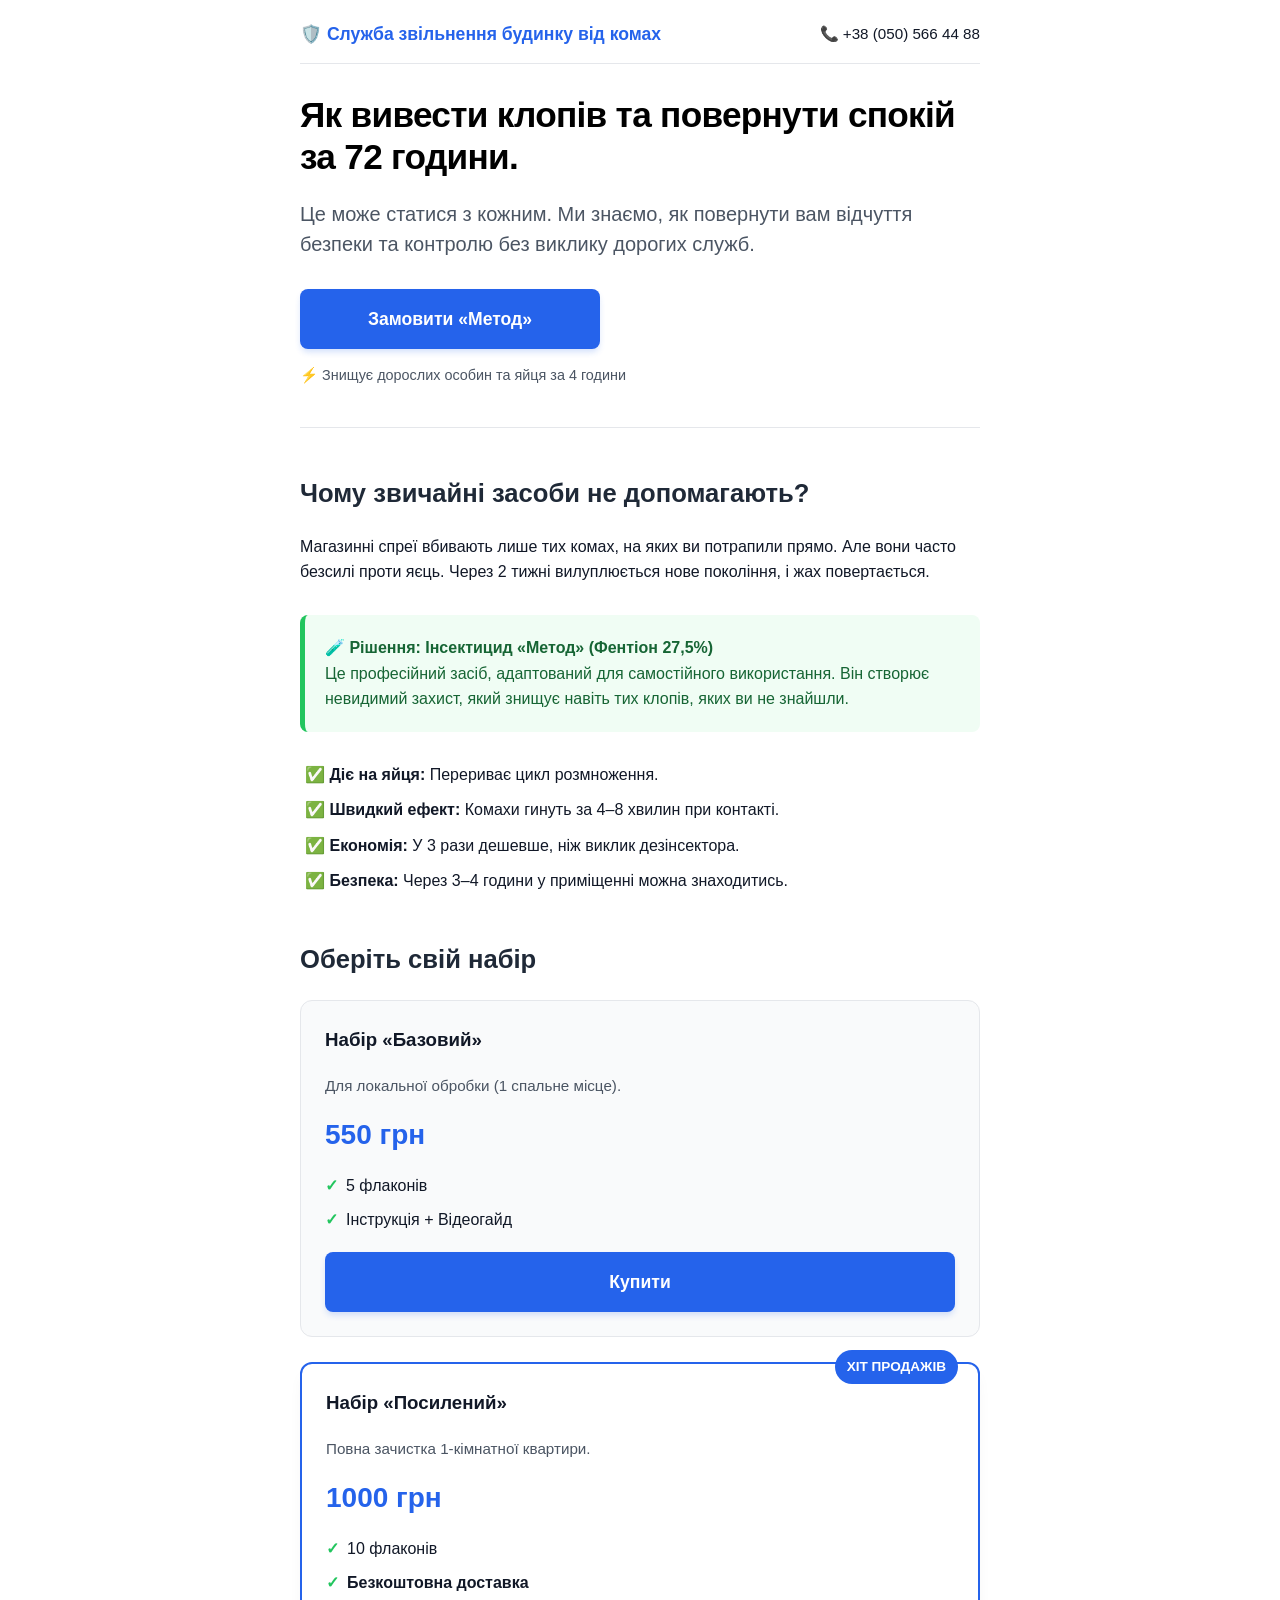
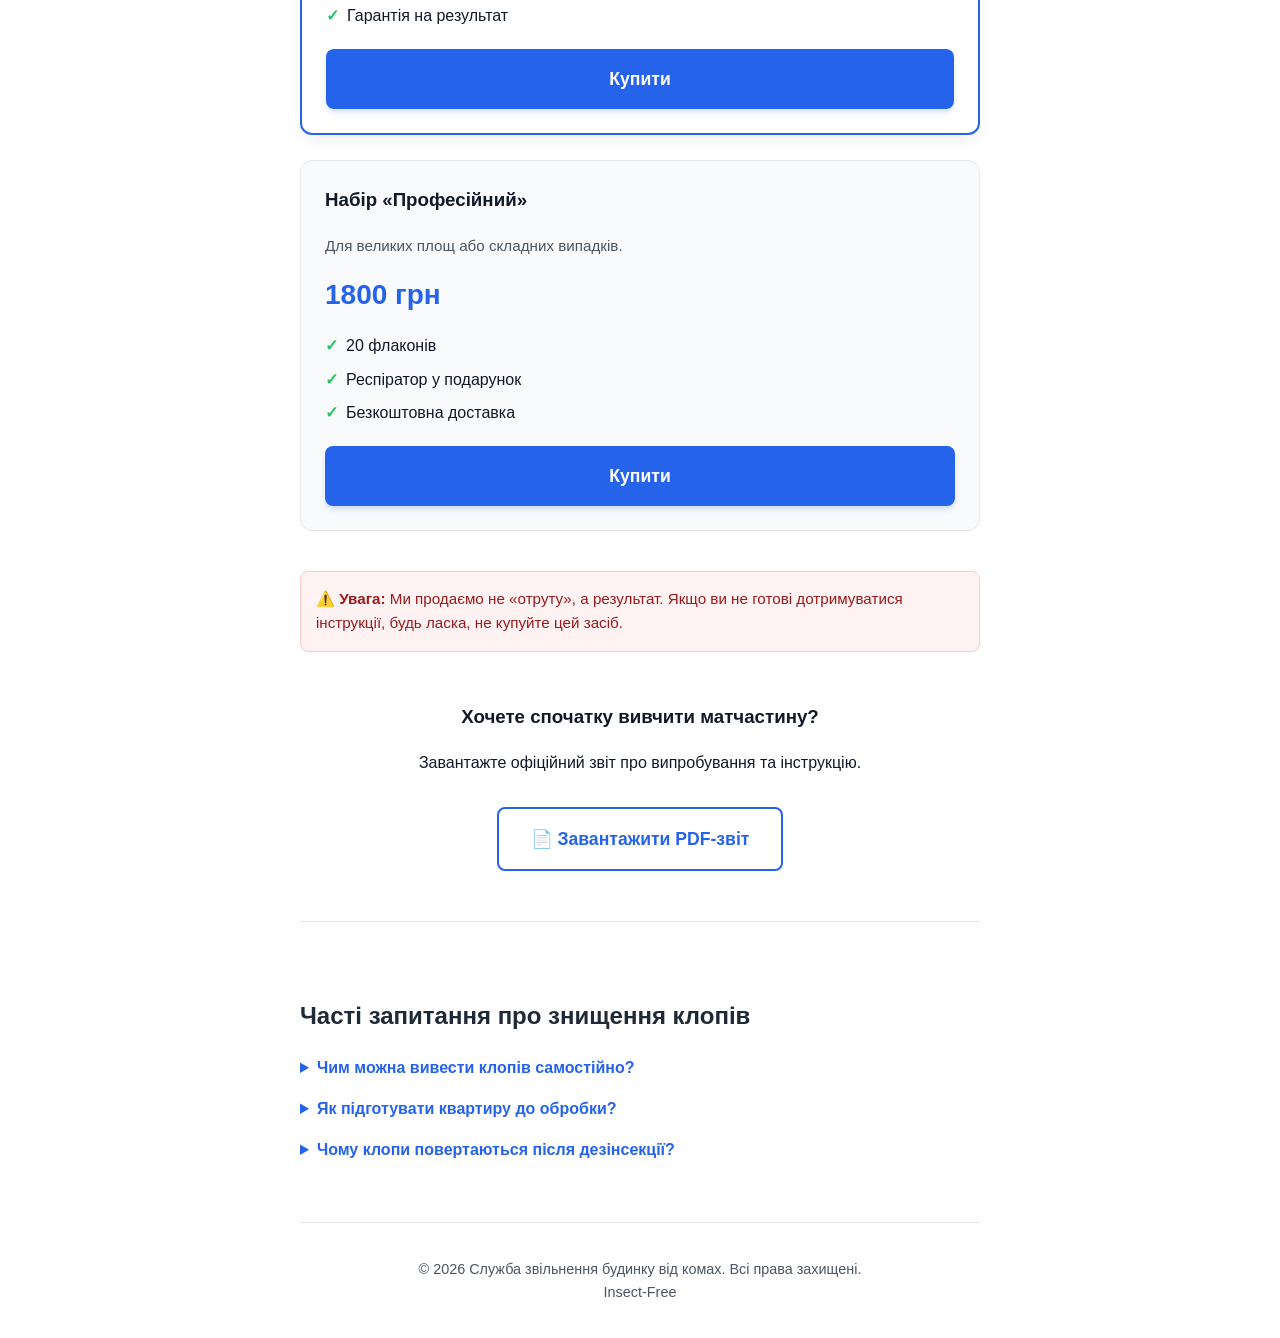
==== commit df5702b3: "Update start.html seo "як вивести клопів"" ====
--- a/start.html
+++ b/start.html
@@ -9,9 +9,27 @@
 gtag('config', 'G-M4W7FHP5VQ');
 </script>
 <meta charset="UTF-8"><meta name="viewport" content="width=device-width, initial-scale=1.0">
-<title>Служба звільнення будинку від комах | Засіб Метод</title>
-<meta name="description" content="Поверніть нормальне життя за 72 години. Засіб Метод (Фентіон) від клопів. Знищує яйця. Професійний захист дому.">
+<title>Як вивести клопів назавжди: Засіб Метод (Фентіон) | Служба відновлення дому</title>
+<meta name="description" content="Покрокова інструкція, як вивести клопів самостійно в домашніх умовах. Засіб «Метод» знищує комах та їхні яйця за 1 обробку. Ефективніше, ніж виклик служби.">
 <style>:root{--primary:#2563eb;--primary-dark:#1d4ed8;--text:#111827;--text-secondary:#4b5563;--bg:#ffffff;--light-bg:#f9fafb;--alert-bg:#fef2f2;--alert-text:#991b1b;--success-bg:#f0fdf4;--success-border:#22c55e;--success-text:#166534}body{font-family:-apple-system,BlinkMacSystemFont,"Segoe UI",Roboto,Helvetica,Arial,sans-serif;line-height:1.6;color:var(--text);margin:0;padding:0;background-color:var(--bg)}.container{max-width:680px;margin-left:auto;margin-right:auto;padding:20px}header{border-bottom:1px solid #e5e7eb;padding-bottom:15px;margin-bottom:30px;display:flex;justify-content:space-between;align-items:center}.brand{font-weight:bold;font-size:1.1em;color:var(--primary);text-decoration:none}.contact{font-size:0.95em;text-decoration:none;color:var(--text);font-weight:500}.contact:hover{color:var(--primary)}h1{font-size:2.2em;line-height:1.2;margin-bottom:15px;letter-spacing:-0.02em;color:#000}h2{font-size:1.6em;margin-top:45px;margin-bottom:20px;color:#1f2937}h3{margin-top:0;color:#111827}.hero{margin-bottom:40px}.subhead{font-size:1.25em;color:var(--text-secondary);margin-bottom:30px;line-height:1.5}.btn{display:inline-block;background-color:var(--primary);color:white;padding:16px 32px;border-radius:8px;text-decoration:none;font-weight:bold;font-size:1.1em;text-align:center;width:100%;box-sizing:border-box;transition:background-color 0.2s ease,transform 0.1s;border:none;cursor:pointer;box-shadow:0 4px 6px -1px rgba(37,99,235,0.2)}.btn:hover{background-color:var(--primary-dark)}.btn:active{transform:translateY(1px)}.btn-outline{background:transparent;border:2px solid var(--primary);color:var(--primary);margin-top:15px;box-shadow:none}.btn-outline:hover{background-color:#eff6ff}.offer-grid{display:grid;gap:25px}.card{border:1px solid #e5e7eb;border-radius:12px;padding:24px;background:var(--light-bg);transition:transform 0.2s}.card.featured{border:2px solid var(--primary);background:#ffffff;position:relative;box-shadow:0 10px 15px -3px rgba(0,0,0,0.05)}.tag{background:var(--primary);color:white;padding:6px 12px;border-radius:20px;font-size:0.85em;font-weight:bold;text-transform:uppercase;position:absolute;top:-14px;right:20px}.price{font-size:1.75em;font-weight:800;color:var(--primary);margin:15px 0}.card ul{padding-left:0;margin:0 0 20px 0;font-size:1em;list-style:none}.card li{margin-bottom:8px;display:flex;align-items:flex-start}.card li::before{content:"✓";color:var(--success-border);font-weight:bold;margin-right:8px}.trust-block{background:var(--success-bg);padding:20px;border-radius:8px;margin:30px 0;font-size:1em;border-left:5px solid var(--success-border);color:var(--success-text)}.warning-block{background:var(--alert-bg);padding:15px;border-radius:8px;font-size:0.95em;margin-top:40px;color:var(--alert-text);border:1px solid #fecaca}.list-check li{margin-bottom:10px;padding-left:5px}footer{margin-top:60px;padding-top:20px;border-top:1px solid #e5e7eb;font-size:0.9em;color:var(--text-secondary);text-align:center}@media(min-width:600px){.btn{width:auto;min-width:200px}.hero .btn{width:100%;max-width:300px}}</style>
 <link rel="icon" type="image/png" href="favicon.png">
 </head>
-<body><div class="container"><header><div class="brand">🛡️ Служба звільнення будинку від комах</div><a href="tel:+3800505664488" class="contact" aria-label="Зателефонувати нам">📞 +38 (050) 566 44 88</a></header><main><div class="hero"><h1>Поверніть собі нормальне життя за 72 години.</h1><p class="subhead">Це може статися з кожним. Ми знаємо, як повернути вам відчуття безпеки та контролю без виклику дорогих служб.</p><a href="#order" class="btn">Замовити «Метод»</a><p style="font-size:0.9em;color:var(--text-secondary);margin-top:15px">⚡ Знищує дорослих особин та яйця за 4 години</p></div><hr style="border:0;border-top:1px solid #e5e7eb"><h2>Чому звичайні засоби не допомагають?</h2><p>Магазинні спреї вбивають лише тих комах, на яких ви потрапили прямо. Але вони часто безсилі проти яєць. Через 2 тижні вилуплюється нове покоління, і жах повертається.</p><div class="trust-block"><strong>🧪 Рішення: Інсектицид «Метод» (Фентіон 27,5%)</strong><br>Це професійний засіб, адаптований для самостійного використання. Він створює невидимий захист, який знищує навіть тих клопів, яких ви не знайшли.</div><ul class="list-check" style="list-style:none;padding:0"><li>✅ <strong>Діє на яйця:</strong> Перериває цикл розмноження.</li><li>✅ <strong>Швидкий ефект:</strong> Комахи гинуть за 4–8 хвилин при контакті.</li><li>✅ <strong>Економія:</strong> У 3 рази дешевше, ніж виклик дезінсектора.</li><li>✅ <strong>Безпека:</strong> Через 3–4 години у приміщенні можна знаходитись.</li></ul><h2 id="order">Оберіть свій набір</h2><div class="offer-grid"><div class="card"><h3>Набір «Базовий»</h3><p style="font-size:0.95em;color:var(--text-secondary)">Для локальної обробки (1 спальне місце).</p><div class="price">550 грн</div><ul><li>5 флаконів</li><li>Інструкція + Відеогайд</li></ul><a href="https://t.me/insectfreehouseua_bot?start=basic" class="btn" style="width:100%" aria-label="Купити набір Базовий">Купити</a></div><div class="card featured"><span class="tag">Хіт продажів</span><h3>Набір «Посилений»</h3><p style="font-size:0.95em;color:var(--text-secondary)">Повна зачистка 1-кімнатної квартири.</p><div class="price">1000 грн</div><ul><li>10 флаконів</li><li><strong>Безкоштовна доставка</strong></li><li>Гарантія на результат</li></ul><a href="https://t.me/insectfreehouseua_bot?start=reinforced" class="btn" style="width:100%" aria-label="Купити набір Посилений">Купити</a></div><div class="card"><h3>Набір «Професійний»</h3><p style="font-size:0.95em;color:var(--text-secondary)">Для великих площ або складних випадків.</p><div class="price">1800 грн</div><ul><li>20 флаконів</li><li>Респіратор у подарунок</li><li>Безкоштовна доставка</li></ul><a href="https://t.me/insectfreehouseua_bot?start=pro" class="btn" style="width:100%" aria-label="Купити набір Професійний">Купити</a></div></div><div class="warning-block">⚠️ <strong>Увага:</strong> Ми продаємо не «отруту», а результат. Якщо ви не готові дотримуватися інструкції, будь ласка, не купуйте цей засіб.</div><div style="text-align:center;margin-top:50px"><h3>Хочете спочатку вивчити матчастину?</h3><p>Завантажте офіційний звіт про випробування та інструкцію.</p><a href="Report_Method_against_bedbugs.pdf" target="_blank" class="btn btn-outline" aria-label="Завантажити звіт у форматі PDF">📄 Завантажити PDF-звіт</a></div></main><footer><p>&copy; 2026 Служба звільнення будинку від комах. Всі права захищені.<br>Insect-Free</p></footer></div></body></html>
+<body><div class="container"><header><div class="brand">🛡️ Служба звільнення будинку від комах</div><a href="tel:+380505664488" class="contact" aria-label="Зателефонувати нам">📞 +38 (050) 566 44 88</a></header><main><div class="hero">
+<h1>Як вивести клопів та повернути спокій за 72 години.</h1>
+<p class="subhead">Це може статися з кожним. Ми знаємо, як повернути вам відчуття безпеки та контролю без виклику дорогих служб.</p><a href="#order" class="btn">Замовити «Метод»</a><p style="font-size:0.9em;color:var(--text-secondary);margin-top:15px">⚡ Знищує дорослих особин та яйця за 4 години</p></div><hr style="border:0;border-top:1px solid #e5e7eb"><h2>Чому звичайні засоби не допомагають?</h2><p>Магазинні спреї вбивають лише тих комах, на яких ви потрапили прямо. Але вони часто безсилі проти яєць. Через 2 тижні вилуплюється нове покоління, і жах повертається.</p><div class="trust-block"><strong>🧪 Рішення: Інсектицид «Метод» (Фентіон 27,5%)</strong><br>Це професійний засіб, адаптований для самостійного використання. Він створює невидимий захист, який знищує навіть тих клопів, яких ви не знайшли.</div><ul class="list-check" style="list-style:none;padding:0"><li>✅ <strong>Діє на яйця:</strong> Перериває цикл розмноження.</li><li>✅ <strong>Швидкий ефект:</strong> Комахи гинуть за 4–8 хвилин при контакті.</li><li>✅ <strong>Економія:</strong> У 3 рази дешевше, ніж виклик дезінсектора.</li><li>✅ <strong>Безпека:</strong> Через 3–4 години у приміщенні можна знаходитись.</li></ul><h2 id="order">Оберіть свій набір</h2><div class="offer-grid"><div class="card"><h3>Набір «Базовий»</h3><p style="font-size:0.95em;color:var(--text-secondary)">Для локальної обробки (1 спальне місце).</p><div class="price">550 грн</div><ul><li>5 флаконів</li><li>Інструкція + Відеогайд</li></ul><a href="https://t.me/insectfreehouseua_bot?start=basic" class="btn" style="width:100%" aria-label="Купити набір Базовий">Купити</a></div><div class="card featured"><span class="tag">Хіт продажів</span><h3>Набір «Посилений»</h3><p style="font-size:0.95em;color:var(--text-secondary)">Повна зачистка 1-кімнатної квартири.</p><div class="price">1000 грн</div><ul><li>10 флаконів</li><li><strong>Безкоштовна доставка</strong></li><li>Гарантія на результат</li></ul><a href="https://t.me/insectfreehouseua_bot?start=reinforced" class="btn" style="width:100%" aria-label="Купити набір Посилений">Купити</a></div><div class="card"><h3>Набір «Професійний»</h3><p style="font-size:0.95em;color:var(--text-secondary)">Для великих площ або складних випадків.</p><div class="price">1800 грн</div><ul><li>20 флаконів</li><li>Респіратор у подарунок</li><li>Безкоштовна доставка</li></ul><a href="https://t.me/insectfreehouseua_bot?start=pro" class="btn" style="width:100%" aria-label="Купити набір Професійний">Купити</a></div></div><div class="warning-block">⚠️ <strong>Увага:</strong> Ми продаємо не «отруту», а результат. Якщо ви не готові дотримуватися інструкції, будь ласка, не купуйте цей засіб.</div><div style="text-align:center;margin-top:50px"><h3>Хочете спочатку вивчити матчастину?</h3><p>Завантажте офіційний звіт про випробування та інструкцію.</p><a href="Report_Method_against_bedbugs.pdf" target="_blank" class="btn btn-outline" aria-label="Завантажити звіт у форматі PDF">📄 Завантажити PDF-звіт</a></div></main>
+<section style="margin-top: 50px; border-top: 1px solid #e5e7eb; padding-top: 30px;">
+<h2 style="font-size: 1.5em; margin-bottom: 20px;">Часті запитання про знищення клопів</h2>
+<details style="margin-bottom: 15px; cursor: pointer;">
+<summary style="font-weight: bold; color: var(--primary);">Чим можна вивести клопів самостійно?</summary>
+<p style="margin-top: 5px; font-size: 0.9em;">Найефективніший спосіб вивести клопів в домашніх умовах — використання професійних інсектицидів на основі Фентіону (засіб «Метод»). На відміну від народних методів, він знищує не тільки дорослих особин, а й яйця.</p>
+</details>
+<details style="margin-bottom: 15px; cursor: pointer;">
+<summary style="font-weight: bold; color: var(--primary);">Як підготувати квартиру до обробки?</summary>
+<p style="margin-top: 5px; font-size: 0.9em;">Щоб успішно потруїти клопів, потрібно звільнити спальні місця від білизни, відсунути меблі від стін на 10-15 см та провести вологе прибирання. Детальну інструкцію ми надаємо разом із засобом.</p>
+</details>
+<details style="margin-bottom: 15px; cursor: pointer;">
+<summary style="font-weight: bold; color: var(--primary);">Чому клопи повертаються після дезінсекції?</summary>
+<p style="margin-top: 5px; font-size: 0.9em;">Часто звичайні засоби не діють на яйця комах. Засіб «Метод» має пролонговану дію (до 21 дня), що дозволяє знищити нове покоління, яке вилуплюється з яєць.</p>
+</details>
+</section>
+<footer><p>&copy; 2026 Служба звільнення будинку від комах. Всі права захищені.<br>Insect-Free</p></footer></div></body></html>
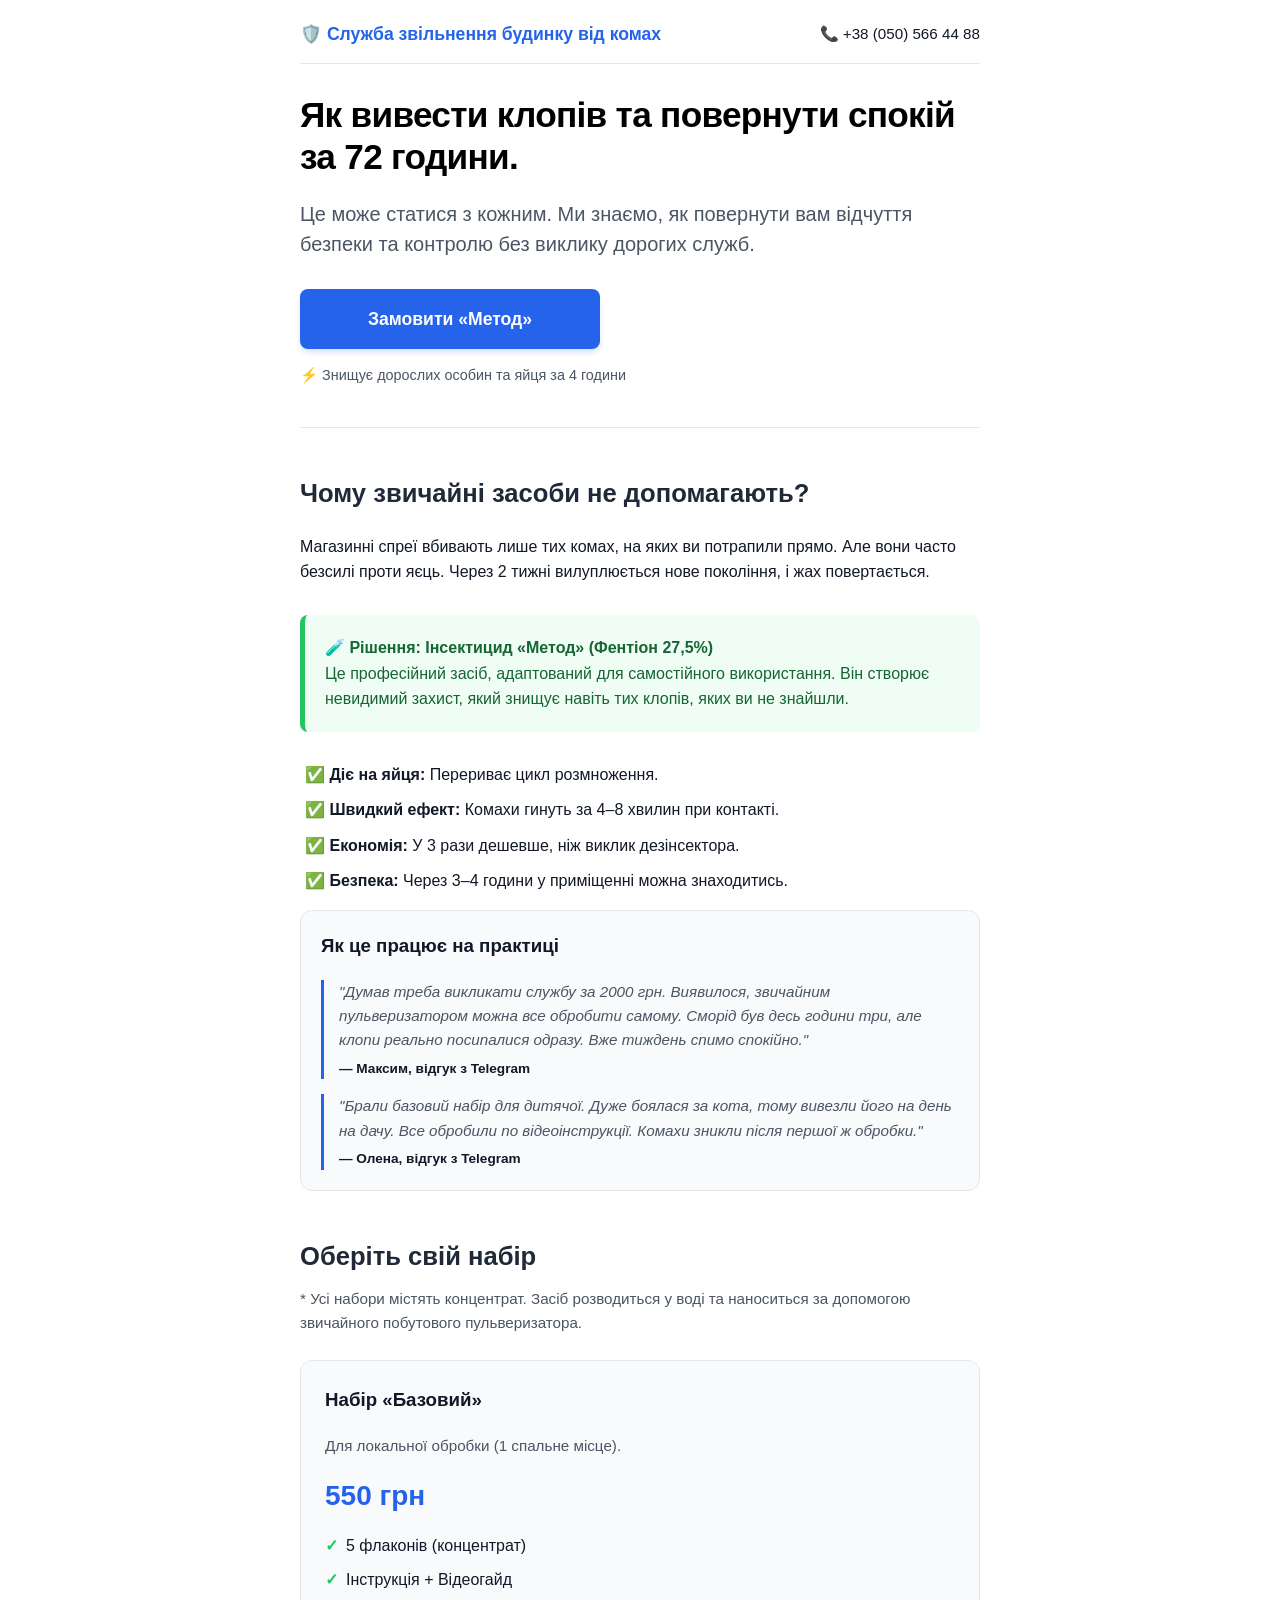
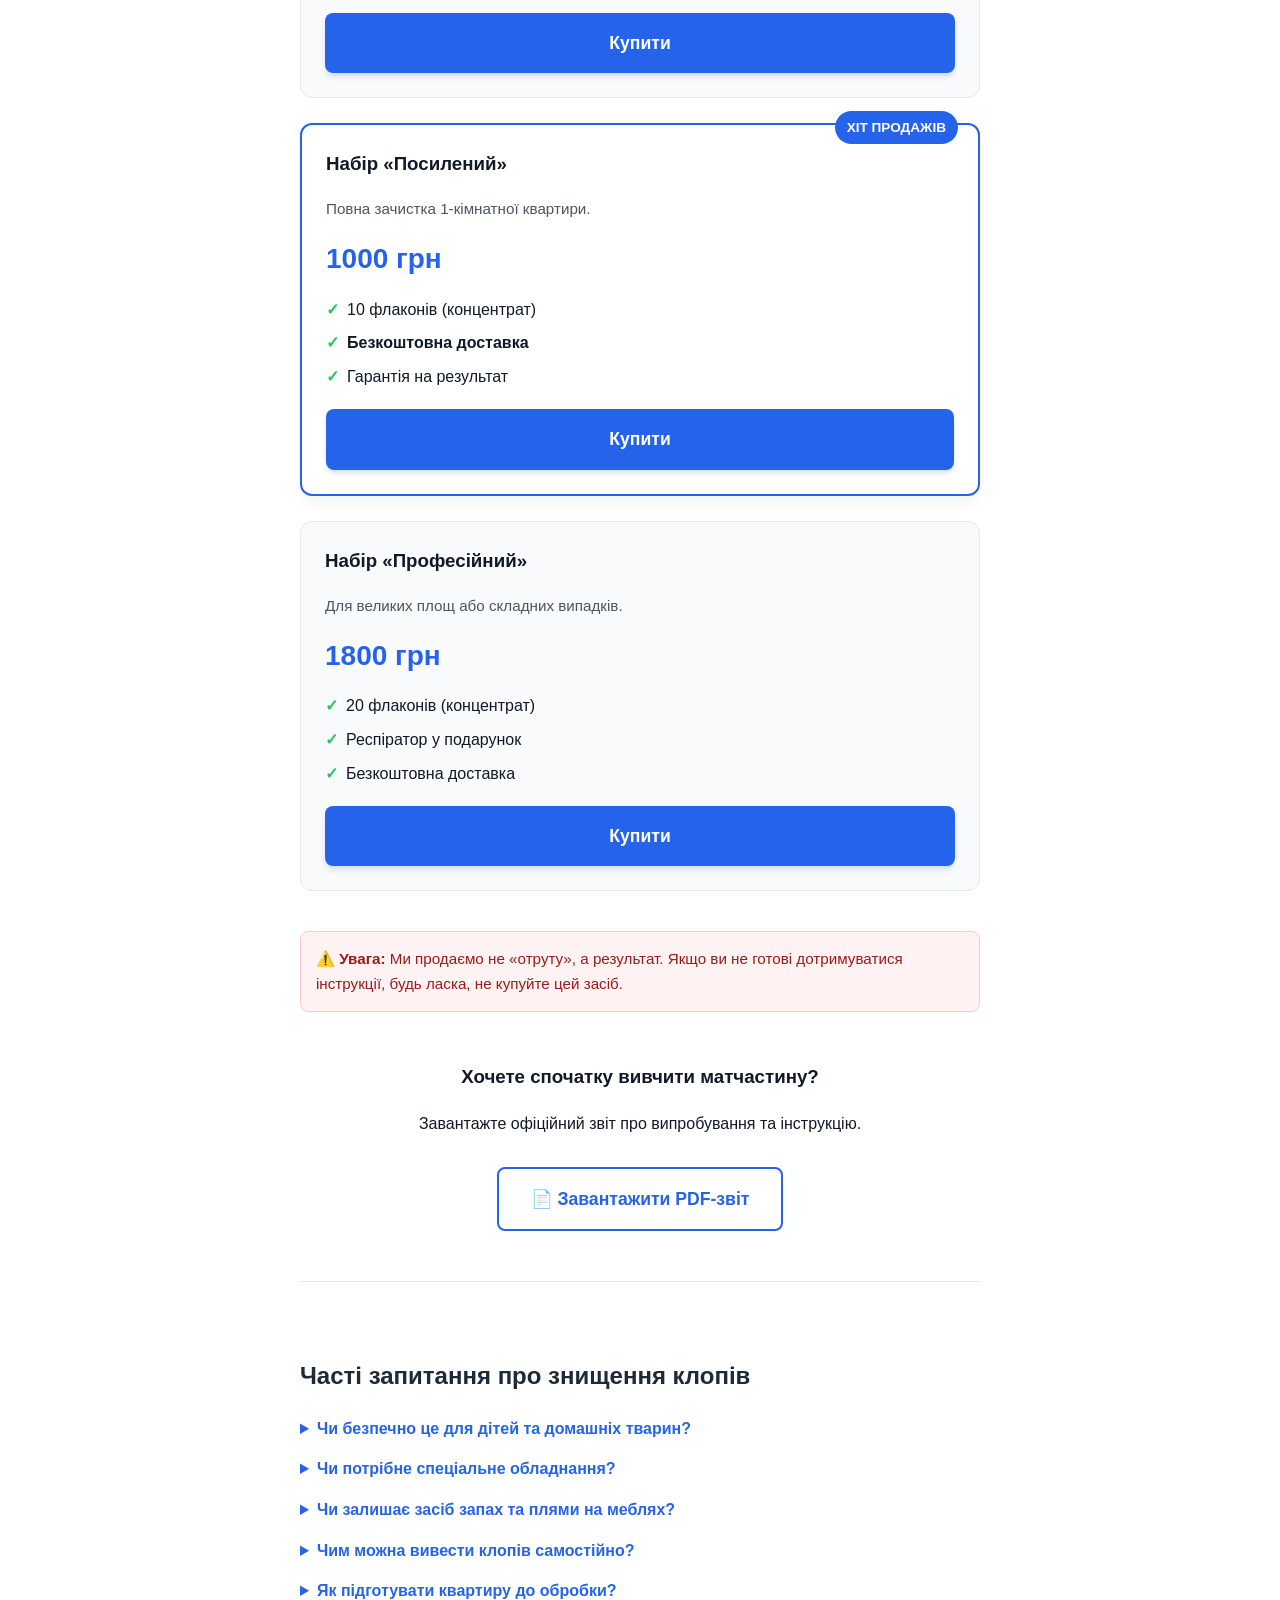
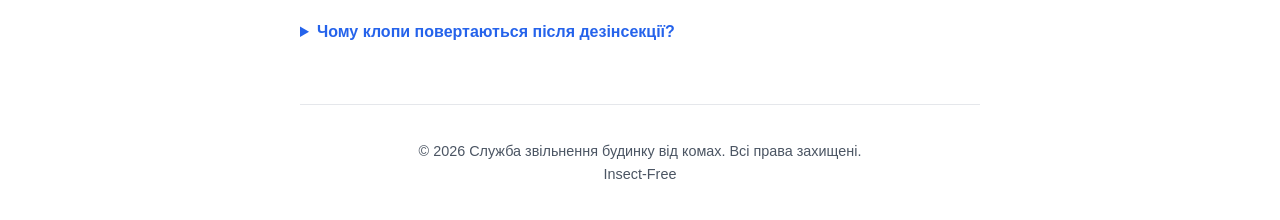
==== commit 2d0a4efb: "Update start.html Що саме я змінив:  Соціальний доказ: Додано компактний блок з відгуками перед ви" ====
--- a/start.html
+++ b/start.html
@@ -11,14 +11,47 @@
 <meta charset="UTF-8"><meta name="viewport" content="width=device-width, initial-scale=1.0">
 <title>Як вивести клопів назавжди: Засіб Метод (Фентіон) | Служба відновлення дому</title>
 <meta name="description" content="Покрокова інструкція, як вивести клопів самостійно в домашніх умовах. Засіб «Метод» знищує комах та їхні яйця за 1 обробку. Ефективніше, ніж виклик служби.">
-<style>:root{--primary:#2563eb;--primary-dark:#1d4ed8;--text:#111827;--text-secondary:#4b5563;--bg:#ffffff;--light-bg:#f9fafb;--alert-bg:#fef2f2;--alert-text:#991b1b;--success-bg:#f0fdf4;--success-border:#22c55e;--success-text:#166534}body{font-family:-apple-system,BlinkMacSystemFont,"Segoe UI",Roboto,Helvetica,Arial,sans-serif;line-height:1.6;color:var(--text);margin:0;padding:0;background-color:var(--bg)}.container{max-width:680px;margin-left:auto;margin-right:auto;padding:20px}header{border-bottom:1px solid #e5e7eb;padding-bottom:15px;margin-bottom:30px;display:flex;justify-content:space-between;align-items:center}.brand{font-weight:bold;font-size:1.1em;color:var(--primary);text-decoration:none}.contact{font-size:0.95em;text-decoration:none;color:var(--text);font-weight:500}.contact:hover{color:var(--primary)}h1{font-size:2.2em;line-height:1.2;margin-bottom:15px;letter-spacing:-0.02em;color:#000}h2{font-size:1.6em;margin-top:45px;margin-bottom:20px;color:#1f2937}h3{margin-top:0;color:#111827}.hero{margin-bottom:40px}.subhead{font-size:1.25em;color:var(--text-secondary);margin-bottom:30px;line-height:1.5}.btn{display:inline-block;background-color:var(--primary);color:white;padding:16px 32px;border-radius:8px;text-decoration:none;font-weight:bold;font-size:1.1em;text-align:center;width:100%;box-sizing:border-box;transition:background-color 0.2s ease,transform 0.1s;border:none;cursor:pointer;box-shadow:0 4px 6px -1px rgba(37,99,235,0.2)}.btn:hover{background-color:var(--primary-dark)}.btn:active{transform:translateY(1px)}.btn-outline{background:transparent;border:2px solid var(--primary);color:var(--primary);margin-top:15px;box-shadow:none}.btn-outline:hover{background-color:#eff6ff}.offer-grid{display:grid;gap:25px}.card{border:1px solid #e5e7eb;border-radius:12px;padding:24px;background:var(--light-bg);transition:transform 0.2s}.card.featured{border:2px solid var(--primary);background:#ffffff;position:relative;box-shadow:0 10px 15px -3px rgba(0,0,0,0.05)}.tag{background:var(--primary);color:white;padding:6px 12px;border-radius:20px;font-size:0.85em;font-weight:bold;text-transform:uppercase;position:absolute;top:-14px;right:20px}.price{font-size:1.75em;font-weight:800;color:var(--primary);margin:15px 0}.card ul{padding-left:0;margin:0 0 20px 0;font-size:1em;list-style:none}.card li{margin-bottom:8px;display:flex;align-items:flex-start}.card li::before{content:"✓";color:var(--success-border);font-weight:bold;margin-right:8px}.trust-block{background:var(--success-bg);padding:20px;border-radius:8px;margin:30px 0;font-size:1em;border-left:5px solid var(--success-border);color:var(--success-text)}.warning-block{background:var(--alert-bg);padding:15px;border-radius:8px;font-size:0.95em;margin-top:40px;color:var(--alert-text);border:1px solid #fecaca}.list-check li{margin-bottom:10px;padding-left:5px}footer{margin-top:60px;padding-top:20px;border-top:1px solid #e5e7eb;font-size:0.9em;color:var(--text-secondary);text-align:center}@media(min-width:600px){.btn{width:auto;min-width:200px}.hero .btn{width:100%;max-width:300px}}</style>
+<style>:root{--primary:#2563eb;--primary-dark:#1d4ed8;--text:#111827;--text-secondary:#4b5563;--bg:#ffffff;--light-bg:#f9fafb;--alert-bg:#fef2f2;--alert-text:#991b1b;--success-bg:#f0fdf4;--success-border:#22c55e;--success-text:#166534}body{font-family:-apple-system,BlinkMacSystemFont,"Segoe UI",Roboto,Helvetica,Arial,sans-serif;line-height:1.6;color:var(--text);margin:0;padding:0;background-color:var(--bg)}.container{max-width:680px;margin-left:auto;margin-right:auto;padding:20px}header{border-bottom:1px solid #e5e7eb;padding-bottom:15px;margin-bottom:30px;display:flex;justify-content:space-between;align-items:center}.brand{font-weight:bold;font-size:1.1em;color:var(--primary);text-decoration:none}.contact{font-size:0.95em;text-decoration:none;color:var(--text);font-weight:500}.contact:hover{color:var(--primary)}h1{font-size:2.2em;line-height:1.2;margin-bottom:15px;letter-spacing:-0.02em;color:#000}h2{font-size:1.6em;margin-top:45px;margin-bottom:20px;color:#1f2937}h3{margin-top:0;color:#111827}.hero{margin-bottom:40px}.subhead{font-size:1.25em;color:var(--text-secondary);margin-bottom:30px;line-height:1.5}.btn{display:inline-block;background-color:var(--primary);color:white;padding:16px 32px;border-radius:8px;text-decoration:none;font-weight:bold;font-size:1.1em;text-align:center;width:100%;box-sizing:border-box;transition:background-color 0.2s ease,transform 0.1s;border:none;cursor:pointer;box-shadow:0 4px 6px -1px rgba(37,99,235,0.2)}.btn:hover{background-color:var(--primary-dark)}.btn:active{transform:translateY(1px)}.btn-outline{background:transparent;border:2px solid var(--primary);color:var(--primary);margin-top:15px;box-shadow:none}.btn-outline:hover{background-color:#eff6ff}.offer-grid{display:grid;gap:25px}.card{border:1px solid #e5e7eb;border-radius:12px;padding:24px;background:var(--light-bg);transition:transform 0.2s}.card.featured{border:2px solid var(--primary);background:#ffffff;position:relative;box-shadow:0 10px 15px -3px rgba(0,0,0,0.05)}.tag{background:var(--primary);color:white;padding:6px 12px;border-radius:20px;font-size:0.85em;font-weight:bold;text-transform:uppercase;position:absolute;top:-14px;right:20px}.price{font-size:1.75em;font-weight:800;color:var(--primary);margin:15px 0}.card ul{padding-left:0;margin:0 0 20px 0;font-size:1em;list-style:none}.card li{margin-bottom:8px;display:flex;align-items:flex-start}.card li::before{content:"✓";color:var(--success-border);font-weight:bold;margin-right:8px}.trust-block{background:var(--success-bg);padding:20px;border-radius:8px;margin:30px 0;font-size:1em;border-left:5px solid var(--success-border);color:var(--success-text)}.warning-block{background:var(--alert-bg);padding:15px;border-radius:8px;font-size:0.95em;margin-top:40px;color:var(--alert-text);border:1px solid #fecaca}.list-check li{margin-bottom:10px;padding-left:5px}.reviews{background:var(--light-bg);padding:20px;border-radius:12px;border:1px solid #e5e7eb;margin-bottom:40px}.review-item{margin-bottom:15px;padding-left:15px;border-left:3px solid var(--primary)}.review-text{margin:0;font-size:0.95em;font-style:italic;color:var(--text-secondary)}.review-author{font-size:0.85em;font-weight:bold;margin-top:5px;display:block;color:var(--text)}footer{margin-top:60px;padding-top:20px;border-top:1px solid #e5e7eb;font-size:0.9em;color:var(--text-secondary);text-align:center}@media(min-width:600px){.btn{width:auto;min-width:200px}.hero .btn{width:100%;max-width:300px}}</style>
 <link rel="icon" type="image/png" href="favicon.png">
 </head>
 <body><div class="container"><header><div class="brand">🛡️ Служба звільнення будинку від комах</div><a href="tel:+380505664488" class="contact" aria-label="Зателефонувати нам">📞 +38 (050) 566 44 88</a></header><main><div class="hero">
 <h1>Як вивести клопів та повернути спокій за 72 години.</h1>
-<p class="subhead">Це може статися з кожним. Ми знаємо, як повернути вам відчуття безпеки та контролю без виклику дорогих служб.</p><a href="#order" class="btn">Замовити «Метод»</a><p style="font-size:0.9em;color:var(--text-secondary);margin-top:15px">⚡ Знищує дорослих особин та яйця за 4 години</p></div><hr style="border:0;border-top:1px solid #e5e7eb"><h2>Чому звичайні засоби не допомагають?</h2><p>Магазинні спреї вбивають лише тих комах, на яких ви потрапили прямо. Але вони часто безсилі проти яєць. Через 2 тижні вилуплюється нове покоління, і жах повертається.</p><div class="trust-block"><strong>🧪 Рішення: Інсектицид «Метод» (Фентіон 27,5%)</strong><br>Це професійний засіб, адаптований для самостійного використання. Він створює невидимий захист, який знищує навіть тих клопів, яких ви не знайшли.</div><ul class="list-check" style="list-style:none;padding:0"><li>✅ <strong>Діє на яйця:</strong> Перериває цикл розмноження.</li><li>✅ <strong>Швидкий ефект:</strong> Комахи гинуть за 4–8 хвилин при контакті.</li><li>✅ <strong>Економія:</strong> У 3 рази дешевше, ніж виклик дезінсектора.</li><li>✅ <strong>Безпека:</strong> Через 3–4 години у приміщенні можна знаходитись.</li></ul><h2 id="order">Оберіть свій набір</h2><div class="offer-grid"><div class="card"><h3>Набір «Базовий»</h3><p style="font-size:0.95em;color:var(--text-secondary)">Для локальної обробки (1 спальне місце).</p><div class="price">550 грн</div><ul><li>5 флаконів</li><li>Інструкція + Відеогайд</li></ul><a href="https://t.me/insectfreehouseua_bot?start=basic" class="btn" style="width:100%" aria-label="Купити набір Базовий">Купити</a></div><div class="card featured"><span class="tag">Хіт продажів</span><h3>Набір «Посилений»</h3><p style="font-size:0.95em;color:var(--text-secondary)">Повна зачистка 1-кімнатної квартири.</p><div class="price">1000 грн</div><ul><li>10 флаконів</li><li><strong>Безкоштовна доставка</strong></li><li>Гарантія на результат</li></ul><a href="https://t.me/insectfreehouseua_bot?start=reinforced" class="btn" style="width:100%" aria-label="Купити набір Посилений">Купити</a></div><div class="card"><h3>Набір «Професійний»</h3><p style="font-size:0.95em;color:var(--text-secondary)">Для великих площ або складних випадків.</p><div class="price">1800 грн</div><ul><li>20 флаконів</li><li>Респіратор у подарунок</li><li>Безкоштовна доставка</li></ul><a href="https://t.me/insectfreehouseua_bot?start=pro" class="btn" style="width:100%" aria-label="Купити набір Професійний">Купити</a></div></div><div class="warning-block">⚠️ <strong>Увага:</strong> Ми продаємо не «отруту», а результат. Якщо ви не готові дотримуватися інструкції, будь ласка, не купуйте цей засіб.</div><div style="text-align:center;margin-top:50px"><h3>Хочете спочатку вивчити матчастину?</h3><p>Завантажте офіційний звіт про випробування та інструкцію.</p><a href="Report_Method_against_bedbugs.pdf" target="_blank" class="btn btn-outline" aria-label="Завантажити звіт у форматі PDF">📄 Завантажити PDF-звіт</a></div></main>
+<p class="subhead">Це може статися з кожним. Ми знаємо, як повернути вам відчуття безпеки та контролю без виклику дорогих служб.</p><a href="#order" class="btn">Замовити «Метод»</a><p style="font-size:0.9em;color:var(--text-secondary);margin-top:15px">⚡ Знищує дорослих особин та яйця за 4 години</p></div><hr style="border:0;border-top:1px solid #e5e7eb"><h2>Чому звичайні засоби не допомагають?</h2><p>Магазинні спреї вбивають лише тих комах, на яких ви потрапили прямо. Але вони часто безсилі проти яєць. Через 2 тижні вилуплюється нове покоління, і жах повертається.</p><div class="trust-block"><strong>🧪 Рішення: Інсектицид «Метод» (Фентіон 27,5%)</strong><br>Це професійний засіб, адаптований для самостійного використання. Він створює невидимий захист, який знищує навіть тих клопів, яких ви не знайшли.</div><ul class="list-check" style="list-style:none;padding:0"><li>✅ <strong>Діє на яйця:</strong> Перериває цикл розмноження.</li><li>✅ <strong>Швидкий ефект:</strong> Комахи гинуть за 4–8 хвилин при контакті.</li><li>✅ <strong>Економія:</strong> У 3 рази дешевше, ніж виклик дезінсектора.</li><li>✅ <strong>Безпека:</strong> Через 3–4 години у приміщенні можна знаходитись.</li></ul>
+
+<div class="reviews">
+    <h3>Як це працює на практиці</h3>
+    <div class="review-item">
+        <p class="review-text">"Думав треба викликати службу за 2000 грн. Виявилося, звичайним пульверизатором можна все обробити самому. Сморід був десь години три, але клопи реально посипалися одразу. Вже тиждень спимо спокійно."</p>
+        <span class="review-author">— Максим, відгук з Telegram</span>
+    </div>
+    <div class="review-item" style="margin-bottom:0;">
+        <p class="review-text">"Брали базовий набір для дитячої. Дуже боялася за кота, тому вивезли його на день на дачу. Все обробили по відеоінструкції. Комахи зникли після першої ж обробки."</p>
+        <span class="review-author">— Олена, відгук з Telegram</span>
+    </div>
+</div>
+
+<h2 id="order">Оберіть свій набір</h2>
+<p style="color:var(--text-secondary); font-size: 0.95em; margin-top: -10px; margin-bottom: 25px;">* Усі набори містять концентрат. Засіб розводиться у воді та наноситься за допомогою звичайного побутового пульверизатора.</p>
+
+<div class="offer-grid"><div class="card"><h3>Набір «Базовий»</h3><p style="font-size:0.95em;color:var(--text-secondary)">Для локальної обробки (1 спальне місце).</p><div class="price">550 грн</div><ul><li>5 флаконів (концентрат)</li><li>Інструкція + Відеогайд</li></ul><a href="https://t.me/insectfreehouseua_bot?start=basic" class="btn" style="width:100%" aria-label="Купити набір Базовий">Купити</a></div><div class="card featured"><span class="tag">Хіт продажів</span><h3>Набір «Посилений»</h3><p style="font-size:0.95em;color:var(--text-secondary)">Повна зачистка 1-кімнатної квартири.</p><div class="price">1000 грн</div><ul><li>10 флаконів (концентрат)</li><li><strong>Безкоштовна доставка</strong></li><li>Гарантія на результат</li></ul><a href="https://t.me/insectfreehouseua_bot?start=reinforced" class="btn" style="width:100%" aria-label="Купити набір Посилений">Купити</a></div><div class="card"><h3>Набір «Професійний»</h3><p style="font-size:0.95em;color:var(--text-secondary)">Для великих площ або складних випадків.</p><div class="price">1800 грн</div><ul><li>20 флаконів (концентрат)</li><li>Респіратор у подарунок</li><li>Безкоштовна доставка</li></ul><a href="https://t.me/insectfreehouseua_bot?start=pro" class="btn" style="width:100%" aria-label="Купити набір Професійний">Купити</a></div></div><div class="warning-block">⚠️ <strong>Увага:</strong> Ми продаємо не «отруту», а результат. Якщо ви не готові дотримуватися інструкції, будь ласка, не купуйте цей засіб.</div><div style="text-align:center;margin-top:50px"><h3>Хочете спочатку вивчити матчастину?</h3><p>Завантажте офіційний звіт про випробування та інструкцію.</p><a href="Report_Method_against_bedbugs.pdf" target="_blank" class="btn btn-outline" aria-label="Завантажити звіт у форматі PDF">📄 Завантажити PDF-звіт</a></div></main>
 <section style="margin-top: 50px; border-top: 1px solid #e5e7eb; padding-top: 30px;">
 <h2 style="font-size: 1.5em; margin-bottom: 20px;">Часті запитання про знищення клопів</h2>
+
+<details style="margin-bottom: 15px; cursor: pointer;">
+<summary style="font-weight: bold; color: var(--primary);">Чи безпечно це для дітей та домашніх тварин?</summary>
+<p style="margin-top: 5px; font-size: 0.9em;">Абсолютно безпечно після повного висихання та провітрювання (приблизно через 3-4 години). На час самої обробки обов'язково виведіть дітей та тварин з приміщення.</p>
+</details>
+
+<details style="margin-bottom: 15px; cursor: pointer;">
+<summary style="font-weight: bold; color: var(--primary);">Чи потрібне спеціальне обладнання?</summary>
+<p style="margin-top: 5px; font-size: 0.9em;">Ні. Засіб розводиться у звичайній воді з-під крана. Для нанесення ідеально підійде будь-який побутовий пульверизатор (наприклад, з-під засобу для миття вікон або для квітів).</p>
+</details>
+
+<details style="margin-bottom: 15px; cursor: pointer;">
+<summary style="font-weight: bold; color: var(--primary);">Чи залишає засіб запах та плями на меблях?</summary>
+<p style="margin-top: 5px; font-size: 0.9em;">Як і будь-який ефективний інсектицид, «Метод» має специфічний запах під час нанесення, який повністю вивітрюється. Засіб не залишає плям на світлій тканині матраців та диванів.</p>
+</details>
+
 <details style="margin-bottom: 15px; cursor: pointer;">
 <summary style="font-weight: bold; color: var(--primary);">Чим можна вивести клопів самостійно?</summary>
 <p style="margin-top: 5px; font-size: 0.9em;">Найефективніший спосіб вивести клопів в домашніх умовах — використання професійних інсектицидів на основі Фентіону (засіб «Метод»). На відміну від народних методів, він знищує не тільки дорослих особин, а й яйця.</p>
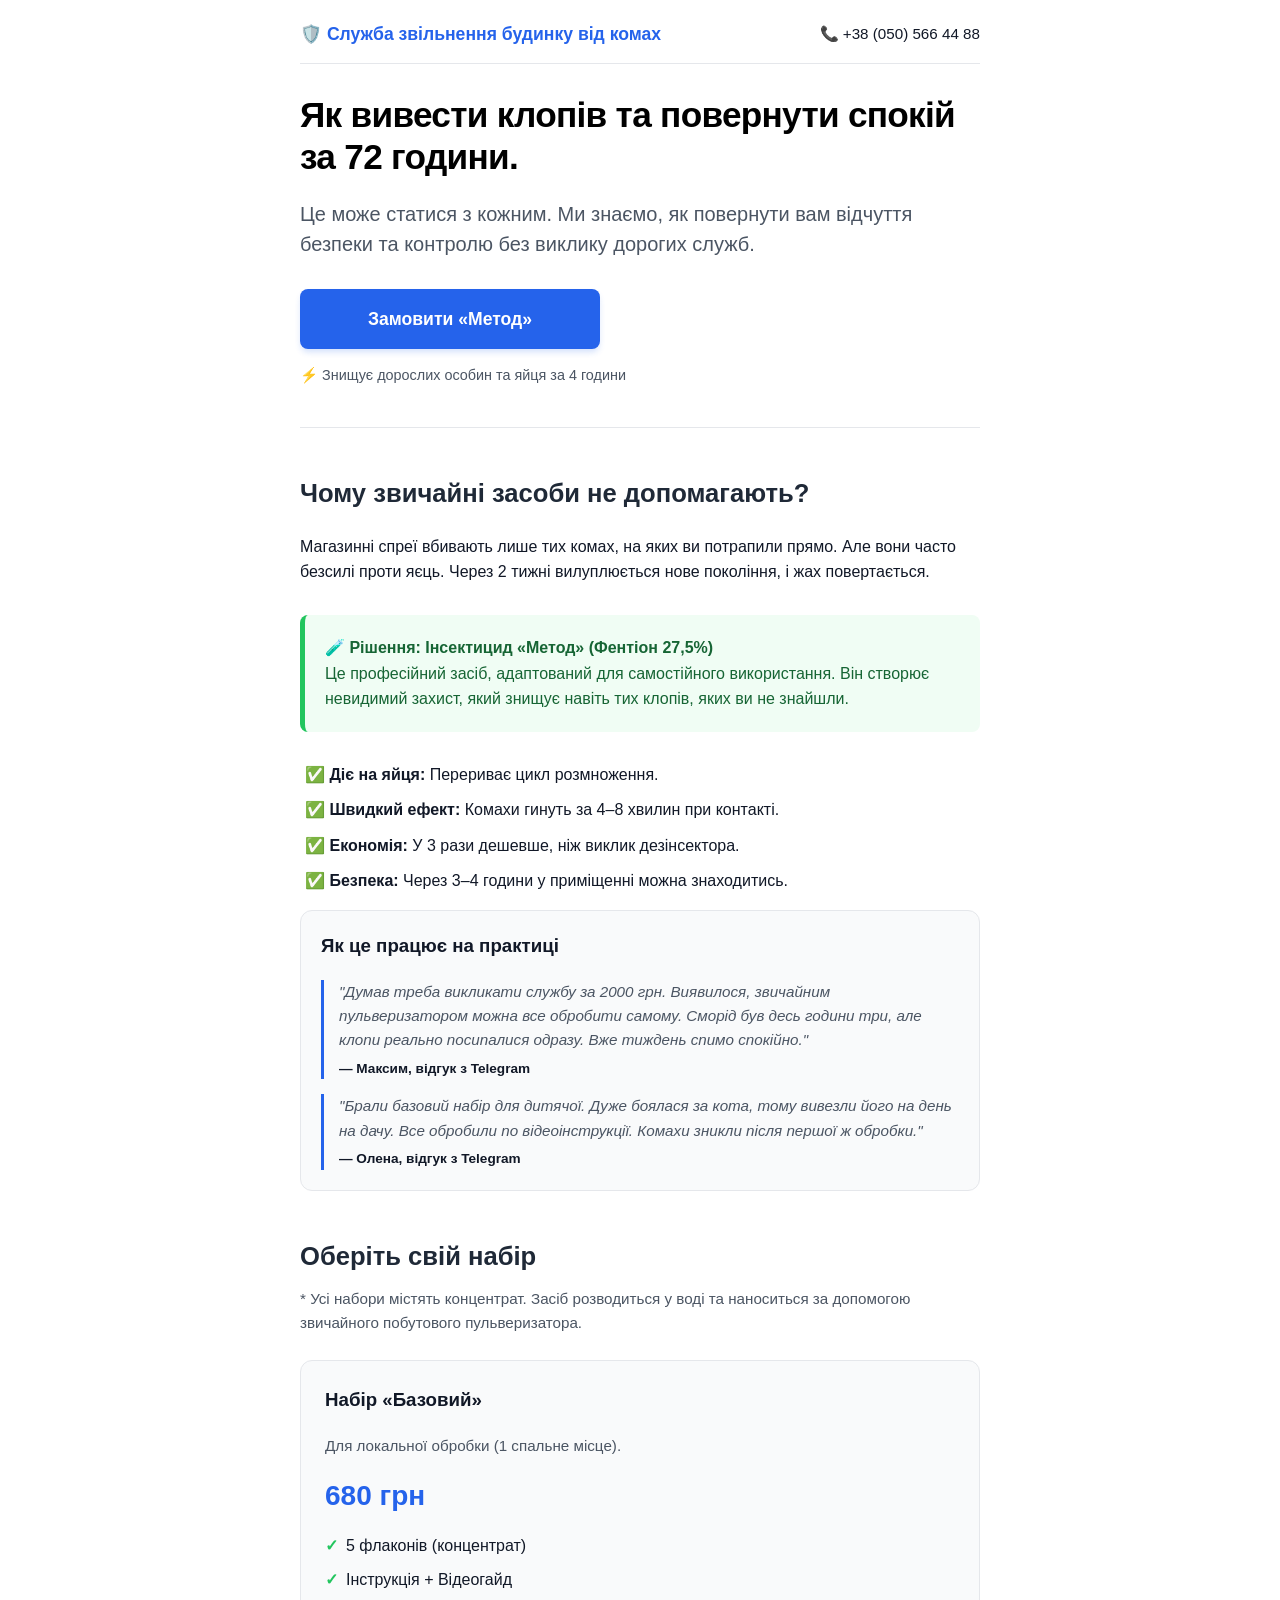
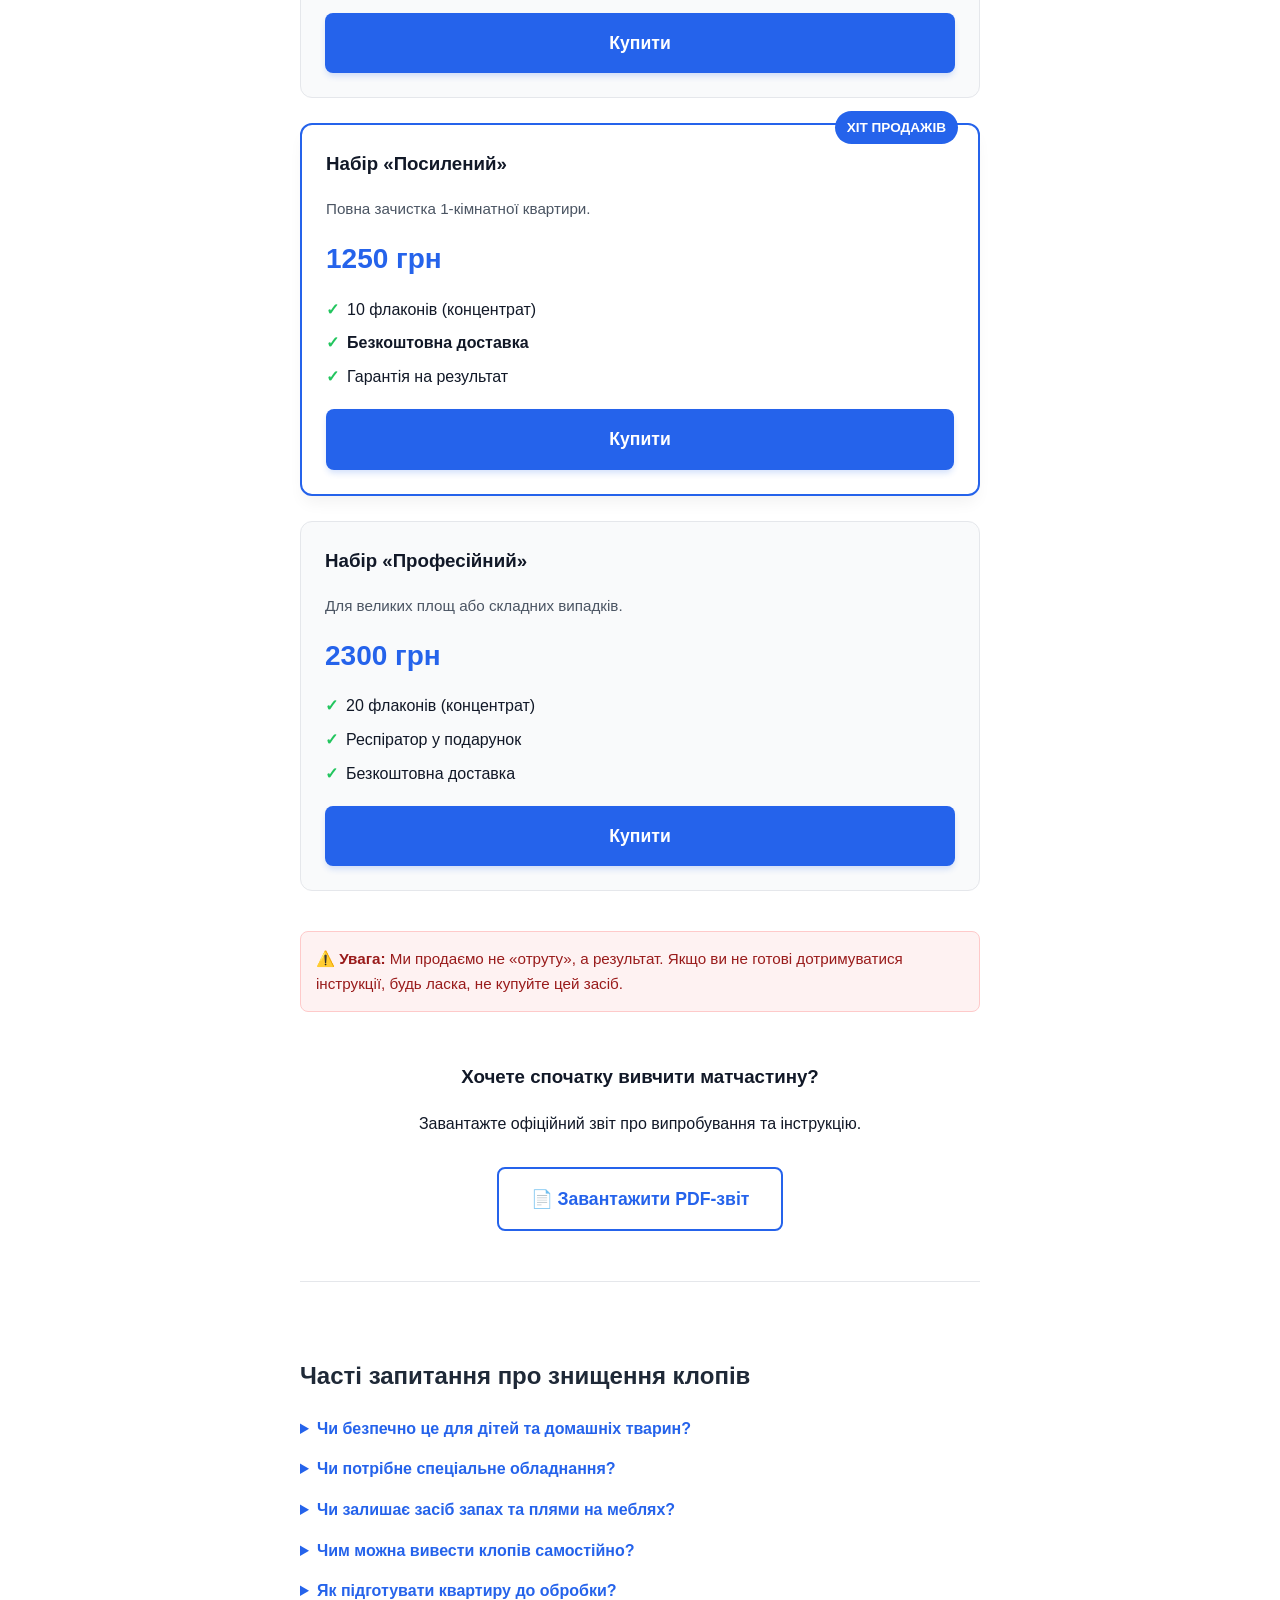
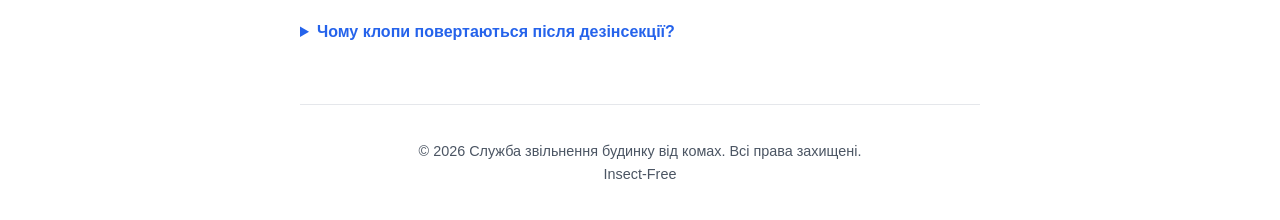
==== commit 009bf05c: "Update start.html цены" ====
--- a/start.html
+++ b/start.html
@@ -33,7 +33,7 @@
 <h2 id="order">Оберіть свій набір</h2>
 <p style="color:var(--text-secondary); font-size: 0.95em; margin-top: -10px; margin-bottom: 25px;">* Усі набори містять концентрат. Засіб розводиться у воді та наноситься за допомогою звичайного побутового пульверизатора.</p>
 
-<div class="offer-grid"><div class="card"><h3>Набір «Базовий»</h3><p style="font-size:0.95em;color:var(--text-secondary)">Для локальної обробки (1 спальне місце).</p><div class="price">550 грн</div><ul><li>5 флаконів (концентрат)</li><li>Інструкція + Відеогайд</li></ul><a href="https://t.me/insectfreehouseua_bot?start=basic" class="btn" style="width:100%" aria-label="Купити набір Базовий">Купити</a></div><div class="card featured"><span class="tag">Хіт продажів</span><h3>Набір «Посилений»</h3><p style="font-size:0.95em;color:var(--text-secondary)">Повна зачистка 1-кімнатної квартири.</p><div class="price">1000 грн</div><ul><li>10 флаконів (концентрат)</li><li><strong>Безкоштовна доставка</strong></li><li>Гарантія на результат</li></ul><a href="https://t.me/insectfreehouseua_bot?start=reinforced" class="btn" style="width:100%" aria-label="Купити набір Посилений">Купити</a></div><div class="card"><h3>Набір «Професійний»</h3><p style="font-size:0.95em;color:var(--text-secondary)">Для великих площ або складних випадків.</p><div class="price">1800 грн</div><ul><li>20 флаконів (концентрат)</li><li>Респіратор у подарунок</li><li>Безкоштовна доставка</li></ul><a href="https://t.me/insectfreehouseua_bot?start=pro" class="btn" style="width:100%" aria-label="Купити набір Професійний">Купити</a></div></div><div class="warning-block">⚠️ <strong>Увага:</strong> Ми продаємо не «отруту», а результат. Якщо ви не готові дотримуватися інструкції, будь ласка, не купуйте цей засіб.</div><div style="text-align:center;margin-top:50px"><h3>Хочете спочатку вивчити матчастину?</h3><p>Завантажте офіційний звіт про випробування та інструкцію.</p><a href="Report_Method_against_bedbugs.pdf" target="_blank" class="btn btn-outline" aria-label="Завантажити звіт у форматі PDF">📄 Завантажити PDF-звіт</a></div></main>
+<div class="offer-grid"><div class="card"><h3>Набір «Базовий»</h3><p style="font-size:0.95em;color:var(--text-secondary)">Для локальної обробки (1 спальне місце).</p><div class="price">680 грн</div><ul><li>5 флаконів (концентрат)</li><li>Інструкція + Відеогайд</li></ul><a href="https://t.me/insectfreehouseua_bot?start=basic" class="btn" style="width:100%" aria-label="Купити набір Базовий">Купити</a></div><div class="card featured"><span class="tag">Хіт продажів</span><h3>Набір «Посилений»</h3><p style="font-size:0.95em;color:var(--text-secondary)">Повна зачистка 1-кімнатної квартири.</p><div class="price">1250 грн</div><ul><li>10 флаконів (концентрат)</li><li><strong>Безкоштовна доставка</strong></li><li>Гарантія на результат</li></ul><a href="https://t.me/insectfreehouseua_bot?start=reinforced" class="btn" style="width:100%" aria-label="Купити набір Посилений">Купити</a></div><div class="card"><h3>Набір «Професійний»</h3><p style="font-size:0.95em;color:var(--text-secondary)">Для великих площ або складних випадків.</p><div class="price">2300 грн</div><ul><li>20 флаконів (концентрат)</li><li>Респіратор у подарунок</li><li>Безкоштовна доставка</li></ul><a href="https://t.me/insectfreehouseua_bot?start=pro" class="btn" style="width:100%" aria-label="Купити набір Професійний">Купити</a></div></div><div class="warning-block">⚠️ <strong>Увага:</strong> Ми продаємо не «отруту», а результат. Якщо ви не готові дотримуватися інструкції, будь ласка, не купуйте цей засіб.</div><div style="text-align:center;margin-top:50px"><h3>Хочете спочатку вивчити матчастину?</h3><p>Завантажте офіційний звіт про випробування та інструкцію.</p><a href="Report_Method_against_bedbugs.pdf" target="_blank" class="btn btn-outline" aria-label="Завантажити звіт у форматі PDF">📄 Завантажити PDF-звіт</a></div></main>
 <section style="margin-top: 50px; border-top: 1px solid #e5e7eb; padding-top: 30px;">
 <h2 style="font-size: 1.5em; margin-bottom: 20px;">Часті запитання про знищення клопів</h2>
 
